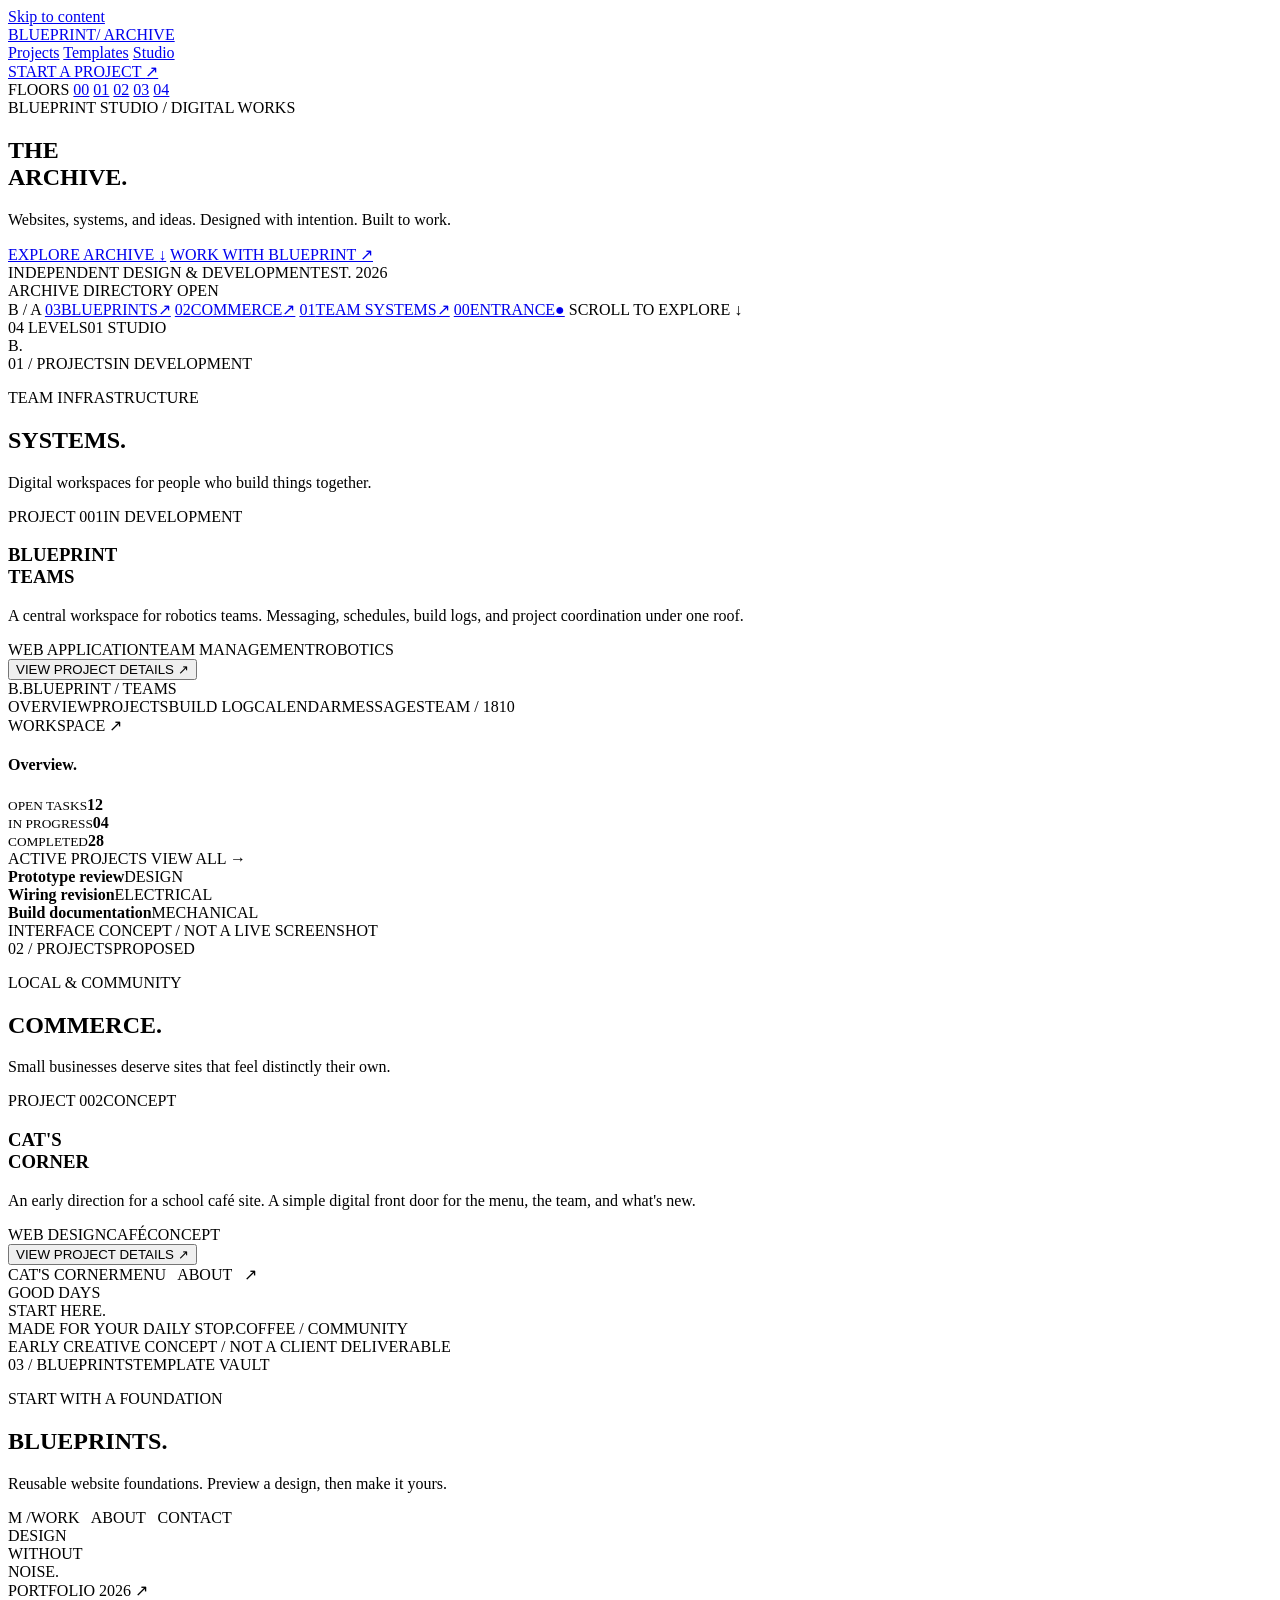
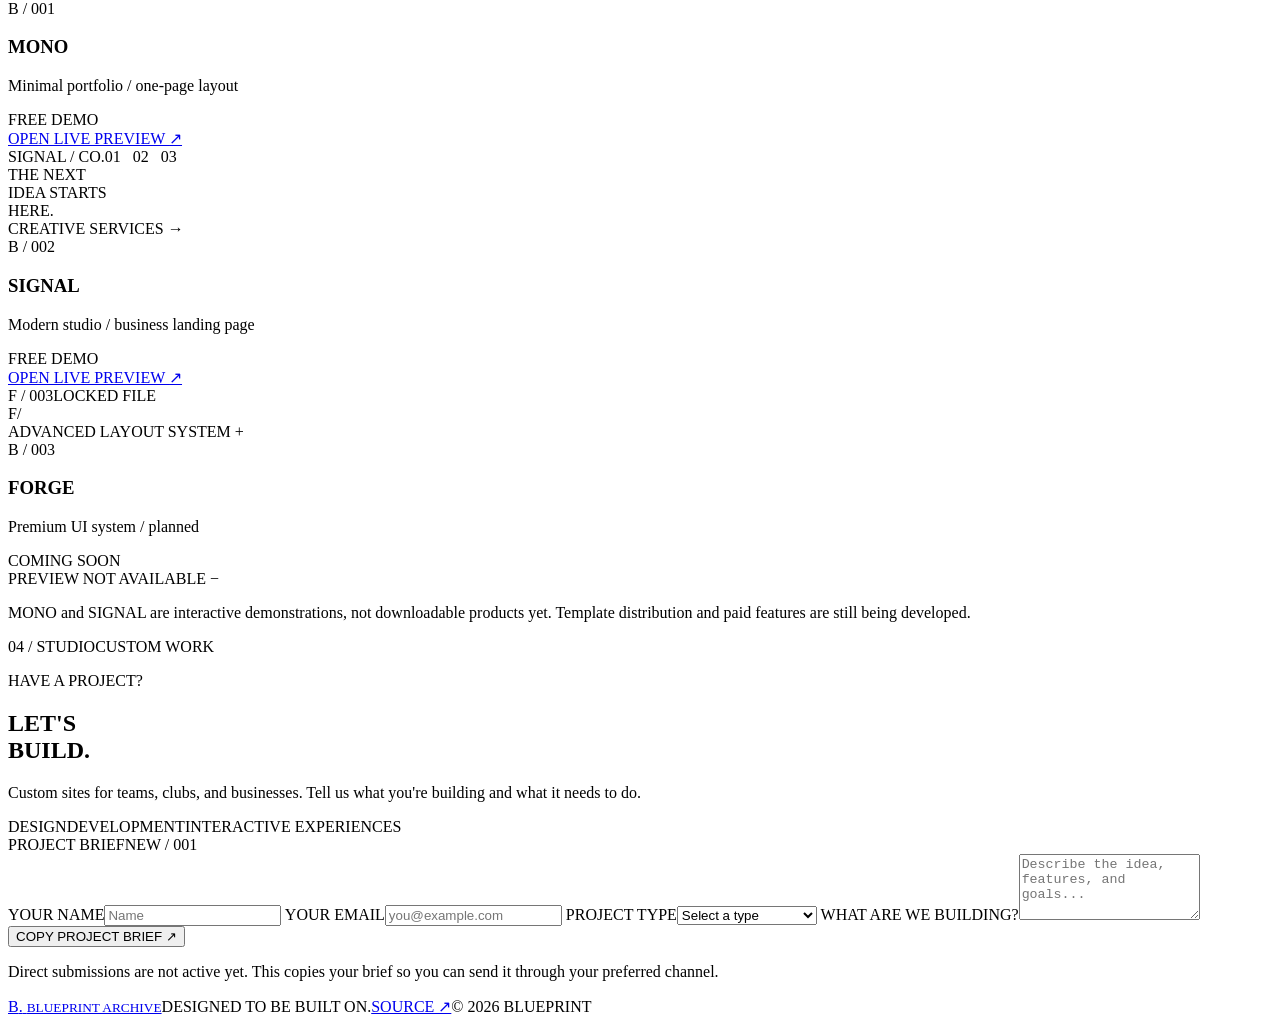
==== index.html @ 217baa41 "Add archive layout, project floors, templates and studio brief" ====
<!doctype html>
<html lang="en">
<head>
  <meta charset="utf-8">
  <meta name="viewport" content="width=device-width, initial-scale=1">
  <meta name="theme-color" content="#090a0b">
  <meta name="description" content="Blueprint Archive. A collection of websites, systems, and templates from Blueprint Studio.">
  <meta property="og:title" content="Blueprint Archive">
  <meta property="og:description" content="Explore the work. Find a blueprint. Build something new.">
  <title>Blueprint Archive | Blueprint Studio</title>
  <link rel="stylesheet" href="./styles.css">
  <script src="./script.js" defer></script>
</head>
<body>
  <a class="skip-link" href="#main">Skip to content</a>
  <div class="page-progress" aria-hidden="true"><span id="progress"></span></div>
  <header class="header">
    <a href="#entry" class="brand" aria-label="Blueprint Archive home">
      <span class="brand-symbol" aria-hidden="true"><span></span></span>
      <span>BLUEPRINT<span class="brand-sub">/ ARCHIVE</span></span>
    </a>
    <nav class="main-nav" aria-label="Primary">
      <a href="#projects">Projects</a>
      <a href="#templates">Templates</a>
      <a href="#studio">Studio</a>
    </nav>
    <a class="header-action" href="#studio">START A PROJECT <span aria-hidden="true">↗</span></a>
  </header>

  <nav class="floor-rail" aria-label="Archive floors">
    <span class="rail-title">FLOORS</span>
    <a href="#entry" data-floor="00" aria-label="Floor 00: Entry" aria-current="location"><span>00</span></a>
    <a href="#projects" data-floor="01" aria-label="Floor 01: Teams"><span>01</span></a>
    <a href="#commerce" data-floor="02" aria-label="Floor 02: Commerce"><span>02</span></a>
    <a href="#templates" data-floor="03" aria-label="Floor 03: Templates"><span>03</span></a>
    <a href="#studio" data-floor="04" aria-label="Floor 04: Studio"><span>04</span></a>
    <span class="rail-line" aria-hidden="true"></span>
  </nav>

  <main id="main">
    <section id="entry" class="hero observed" data-floor="00">
      <div class="hero-copy">
        <div class="eyebrow"><span class="eyebrow-line"></span> BLUEPRINT STUDIO <span class="slash">/</span> DIGITAL WORKS</div>
        <h1>THE<br><span>ARCHIVE<span class="fullstop">.</span></span></h1>
        <p>Websites, systems, and ideas. Designed with intention. Built to work.</p>
        <div class="hero-actions">
          <a href="#projects" class="button button-light">EXPLORE ARCHIVE <span aria-hidden="true">↓</span></a>
          <a href="#studio" class="text-action">WORK WITH BLUEPRINT <span aria-hidden="true">↗</span></a>
        </div>
        <div class="hero-bottom"><span>INDEPENDENT DESIGN & DEVELOPMENT</span><span>EST. 2026</span></div>
      </div>
      <div class="shaft-wrap">
        <div class="shaft-head"><span>ARCHIVE DIRECTORY</span><span class="live-dot"><i></i> OPEN</span></div>
        <div class="shaft">
          <div class="shaft-grid" aria-hidden="true"></div>
          <span class="shaft-label">B / A</span>
          <a href="#templates" class="shaft-floor" data-shaft="03"><span class="shaft-no">03</span><span class="shaft-name">BLUEPRINTS</span><span class="shaft-arrow">↗</span></a>
          <a href="#commerce" class="shaft-floor" data-shaft="02"><span class="shaft-no">02</span><span class="shaft-name">COMMERCE</span><span class="shaft-arrow">↗</span></a>
          <a href="#projects" class="shaft-floor" data-shaft="01"><span class="shaft-no">01</span><span class="shaft-name">TEAM SYSTEMS</span><span class="shaft-arrow">↗</span></a>
          <a href="#entry" class="shaft-floor shaft-floor-active" data-shaft="00"><span class="shaft-no">00</span><span class="shaft-name">ENTRANCE</span><span class="shaft-arrow">●</span></a>
          <span class="shaft-bottom">SCROLL TO EXPLORE <span aria-hidden="true">↓</span></span>
        </div>
        <div class="shaft-foot"><span>04 LEVELS</span><span>01 STUDIO</span></div>
      </div>
      <span class="hero-watermark" aria-hidden="true">B.</span>
    </section>

    <section id="projects" class="floor observed" data-floor="01">
      <div class="section-top reveal"><span class="section-kicker">01 <span>/</span> PROJECTS</span><span class="section-rule"></span><span class="stage">IN DEVELOPMENT</span></div>
      <div class="floor-head reveal">
        <div><p class="micro">TEAM INFRASTRUCTURE</p><h2>SYSTEMS<span class="fullstop">.</span></h2></div>
        <p>Digital workspaces for people who build things together.</p>
      </div>
      <article class="showcase reveal">
        <div class="showcase-copy">
          <div class="project-index"><span>PROJECT 001</span><span class="pill">IN DEVELOPMENT</span></div>
          <h3>BLUEPRINT<br>TEAMS</h3>
          <p>A central workspace for robotics teams. Messaging, schedules, build logs, and project coordination under one roof.</p>
          <div class="tags"><span>WEB APPLICATION</span><span>TEAM MANAGEMENT</span><span>ROBOTICS</span></div>
          <button class="underline-action" type="button" data-open-dialog="teams-dialog">VIEW PROJECT DETAILS <span aria-hidden="true">↗</span></button>
        </div>
        <div class="interface-visual" aria-label="Illustrative mockup of the Blueprint Teams dashboard">
          <div class="ui-window">
            <div class="ui-bar"><span class="ui-logo">B<span>.</span></span><span>BLUEPRINT / TEAMS</span><span class="ui-top-dot"></span></div>
            <div class="ui-layout">
              <div class="ui-side"><span class="ui-side-active">OVERVIEW</span><span>PROJECTS</span><span>BUILD LOG</span><span>CALENDAR</span><span>MESSAGES</span><span class="ui-side-end">TEAM / 1810</span></div>
              <div class="ui-content">
                <div class="ui-meta">WORKSPACE <span>↗</span></div>
                <h4>Overview<span class="fullstop">.</span></h4>
                <div class="ui-summary"><div><small>OPEN TASKS</small><strong>12</strong></div><div><small>IN PROGRESS</small><strong>04</strong></div><div><small>COMPLETED</small><strong>28</strong></div></div>
                <div class="ui-board-title">ACTIVE PROJECTS <span>VIEW ALL →</span></div>
                <div class="ui-tasks"><div><i class="task-mark"></i><b>Prototype review</b><span>DESIGN</span></div><div><i class="task-mark"></i><b>Wiring revision</b><span>ELECTRICAL</span></div><div><i class="task-mark"></i><b>Build documentation</b><span>MECHANICAL</span></div></div>
              </div>
            </div>
          </div>
          <span class="visual-caption">INTERFACE CONCEPT / NOT A LIVE SCREENSHOT</span>
        </div>
      </article>
    </section>

    <section id="commerce" class="floor observed floor-commerce" data-floor="02">
      <div class="section-top reveal"><span class="section-kicker">02 <span>/</span> PROJECTS</span><span class="section-rule"></span><span class="stage">PROPOSED</span></div>
      <div class="floor-head reveal">
        <div><p class="micro">LOCAL & COMMUNITY</p><h2>COMMERCE<span class="fullstop">.</span></h2></div>
        <p>Small businesses deserve sites that feel distinctly their own.</p>
      </div>
      <article class="showcase showcase-flipped reveal">
        <div class="showcase-copy">
          <div class="project-index"><span>PROJECT 002</span><span class="pill">CONCEPT</span></div>
          <h3>CAT'S<br>CORNER</h3>
          <p>An early direction for a school café site. A simple digital front door for the menu, the team, and what's new.</p>
          <div class="tags"><span>WEB DESIGN</span><span>CAFÉ</span><span>CONCEPT</span></div>
          <button class="underline-action" type="button" data-open-dialog="cafe-dialog">VIEW PROJECT DETAILS <span aria-hidden="true">↗</span></button>
        </div>
        <div class="cafe-visual" aria-label="Illustrative early concept for the Cat's Corner café website">
          <div class="cafe-head"><span>CAT'S CORNER</span><span>MENU &nbsp; ABOUT &nbsp; ↗</span></div>
          <div class="cafe-center"><div class="cafe-orbit"><div class="cafe-cup"><span></span></div></div><span class="cafe-label">GOOD DAYS<br>START HERE.</span></div>
          <div class="cafe-footer"><span>MADE FOR YOUR DAILY STOP.</span><span>COFFEE / COMMUNITY</span></div>
          <span class="visual-caption visual-caption-dark">EARLY CREATIVE CONCEPT / NOT A CLIENT DELIVERABLE</span>
        </div>
      </article>
    </section>

    <section id="templates" class="floor observed templates-floor" data-floor="03">
      <div class="section-top reveal"><span class="section-kicker">03 <span>/</span> BLUEPRINTS</span><span class="section-rule"></span><span class="stage">TEMPLATE VAULT</span></div>
      <div class="floor-head reveal">
        <div><p class="micro">START WITH A FOUNDATION</p><h2>BLUEPRINTS<span class="fullstop">.</span></h2></div>
        <p>Reusable website foundations. Preview a design, then make it yours.</p>
      </div>
      <div class="template-grid">
        <article class="template-card reveal">
          <div class="template-preview mono-preview"><div class="preview-top"><span>M /</span><span>WORK &nbsp; ABOUT &nbsp; CONTACT</span></div><div class="preview-title">DESIGN<br>WITHOUT<br>NOISE<span>.</span></div><div class="preview-bottom">PORTFOLIO 2026 <span>↗</span></div></div>
          <div class="template-info"><div><span class="template-n">B / 001</span><h3>MONO</h3><p>Minimal portfolio / one-page layout</p></div><span class="price">FREE DEMO</span></div>
          <a href="./templates/mono/" class="template-link">OPEN LIVE PREVIEW <span aria-hidden="true">↗</span></a>
        </article>
        <article class="template-card reveal">
          <div class="template-preview signal-preview"><div class="preview-top"><span>SIGNAL / CO.</span><span>01 &nbsp; 02 &nbsp; 03</span></div><div class="signal-circle"><span>THE NEXT<br>IDEA STARTS<br>HERE.</span></div><div class="preview-bottom">CREATIVE SERVICES <span>→</span></div></div>
          <div class="template-info"><div><span class="template-n">B / 002</span><h3>SIGNAL</h3><p>Modern studio / business landing page</p></div><span class="price">FREE DEMO</span></div>
          <a href="./templates/signal/" class="template-link">OPEN LIVE PREVIEW <span aria-hidden="true">↗</span></a>
        </article>
        <article class="template-card reveal">
          <div class="template-preview forge-preview"><div class="preview-top"><span>F / 003</span><span>LOCKED FILE</span></div><div class="forge-mark">F<span>/</span></div><div class="preview-bottom">ADVANCED LAYOUT SYSTEM <span>+</span></div></div>
          <div class="template-info"><div><span class="template-n">B / 003</span><h3>FORGE</h3><p>Premium UI system / planned</p></div><span class="price">COMING SOON</span></div>
          <div class="template-link template-disabled">PREVIEW NOT AVAILABLE <span aria-hidden="true">−</span></div>
        </article>
      </div>
      <p class="template-note reveal">MONO and SIGNAL are interactive demonstrations, not downloadable products yet. Template distribution and paid features are still being developed.</p>
    </section>

    <section id="studio" class="studio observed" data-floor="04">
      <div class="section-top reveal"><span class="section-kicker">04 <span>/</span> STUDIO</span><span class="section-rule"></span><span class="stage">CUSTOM WORK</span></div>
      <div class="studio-grid">
        <div class="studio-copy reveal"><p class="micro">HAVE A PROJECT?</p><h2>LET'S<br>BUILD<span class="fullstop">.</span></h2><p>Custom sites for teams, clubs, and businesses. Tell us what you're building and what it needs to do.</p><div class="studio-lines"><span>DESIGN</span><span>DEVELOPMENT</span><span>INTERACTIVE EXPERIENCES</span></div></div>
        <form id="brief-form" class="brief-form reveal" novalidate>
          <div class="form-head"><span>PROJECT BRIEF</span><span>NEW / 001</span></div>
          <label for="brief-name">YOUR NAME</label><input id="brief-name" name="name" type="text" placeholder="Name" maxlength="100" required autocomplete="name">
          <label for="brief-contact">YOUR EMAIL</label><input id="brief-contact" name="email" type="email" placeholder="you@example.com" maxlength="200" required autocomplete="email">
          <label for="brief-type">PROJECT TYPE</label><select id="brief-type" name="type" required><option value="">Select a type</option><option>Business website</option><option>Team / club website</option><option>Web application</option><option>Something else</option></select>
          <label for="brief-details">WHAT ARE WE BUILDING?</label><textarea id="brief-details" name="details" rows="4" placeholder="Describe the idea, features, and goals..." maxlength="2500" required></textarea>
          <button type="submit" class="button button-light brief-button">COPY PROJECT BRIEF <span aria-hidden="true">↗</span></button>
          <p class="form-note">Direct submissions are not active yet. This copies your brief so you can send it through your preferred channel.</p>
          <p id="form-status" class="form-status" role="status" aria-live="polite"></p>
        </form>
      </div>
    </section>
  </main>
  <footer class="footer"><a href="#entry" class="footer-logo">B<span>.</span> <small>BLUEPRINT ARCHIVE</small></a><span>DESIGNED TO BE BUILT ON.</span><a href="https://github.com/Link9060/Blueprint-Archive" target="_blank" rel="noopener noreferrer">SOURCE ↗</a><span>© 2026 BLUEPRINT</span></footer>

  <dialog id="teams-dialog" class="project-dialog" aria-labelledby="teams-title"><div class="dialog-top"><span>PROJECT 001 / TEAM SYSTEMS</span><button type="button" data-close-dialog aria-label="Close project details">✕</button></div><h2 id="teams-title">BLUEPRINT TEAMS<span class="fullstop">.</span></h2><p>A team management web app initially designed around competitive robotics. The goal is to keep communication, schedules, project tasks, and engineering records in a single workspace.</p><div class="dialog-columns"><div><h3>CORE MODULES</h3><ul><li>Team and subgroup workspaces</li><li>Engineering build log</li><li>Tasks and calendars</li><li>Messaging and updates</li></ul></div><div><h3>PROJECT STATUS</h3><p>In active development. The interface shown in this archive is an illustrative concept, not a current application screenshot.</p></div></div><button type="button" class="underline-action" data-close-dialog>CLOSE <span>↗</span></button></dialog>
  <dialog id="cafe-dialog" class="project-dialog" aria-labelledby="cafe-title"><div class="dialog-top"><span>PROJECT 002 / COMMERCE</span><button type="button" data-close-dialog aria-label="Close project details">✕</button></div><h2 id="cafe-title">CAT'S CORNER<span class="fullstop">.</span></h2><p>A proposed website concept for a school café, focusing on a concise menu, straightforward navigation, and a memorable visual identity.</p><div class="dialog-columns"><div><h3>DESIGN DIRECTION</h3><ul><li>Mobile-first menu</li><li>Simple hours and announcements</li><li>Brand-led visual identity</li><li>Easy content updates</li></ul></div><div><h3>PROJECT STATUS</h3><p>Early concept only. No finished client website is represented here, and the visual is an exploration rather than an approved design.</p></div></div><button type="button" class="underline-action" data-close-dialog>CLOSE <span>↗</span></button></dialog>
</body>
</html>
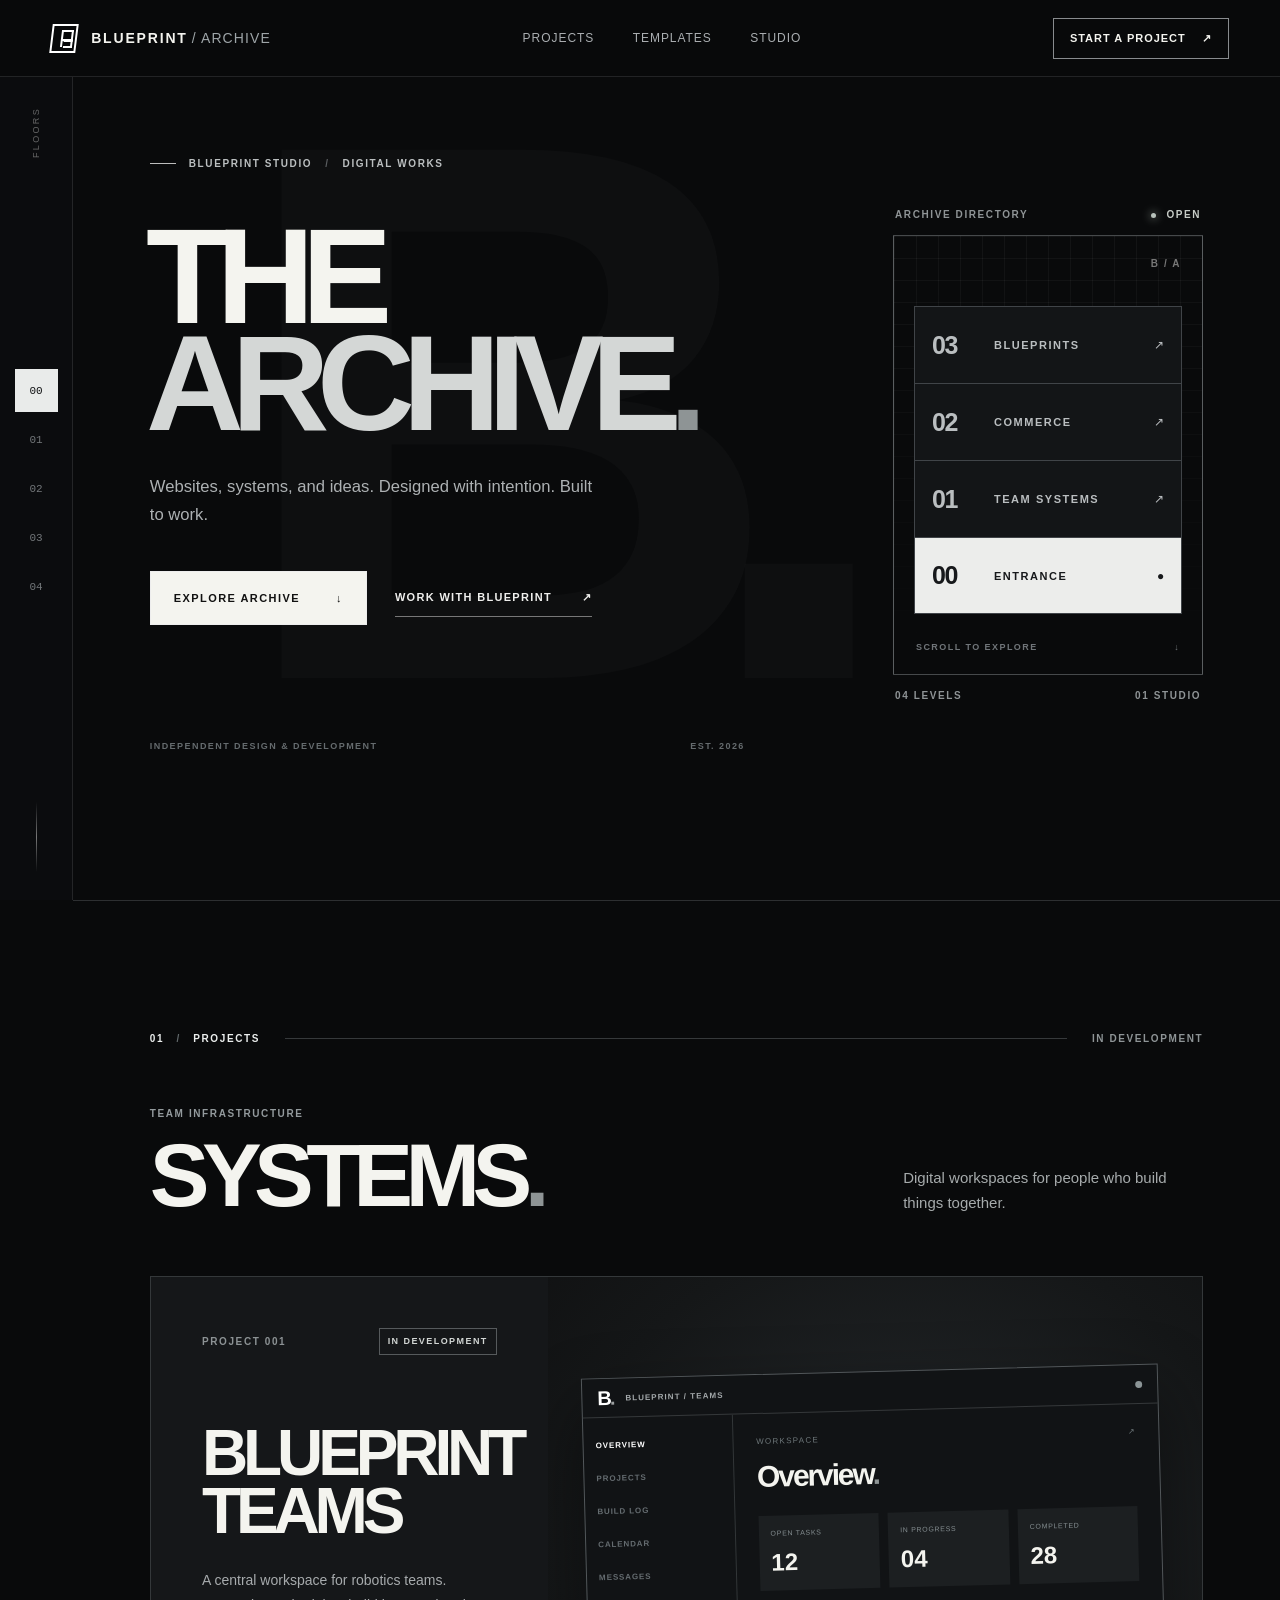
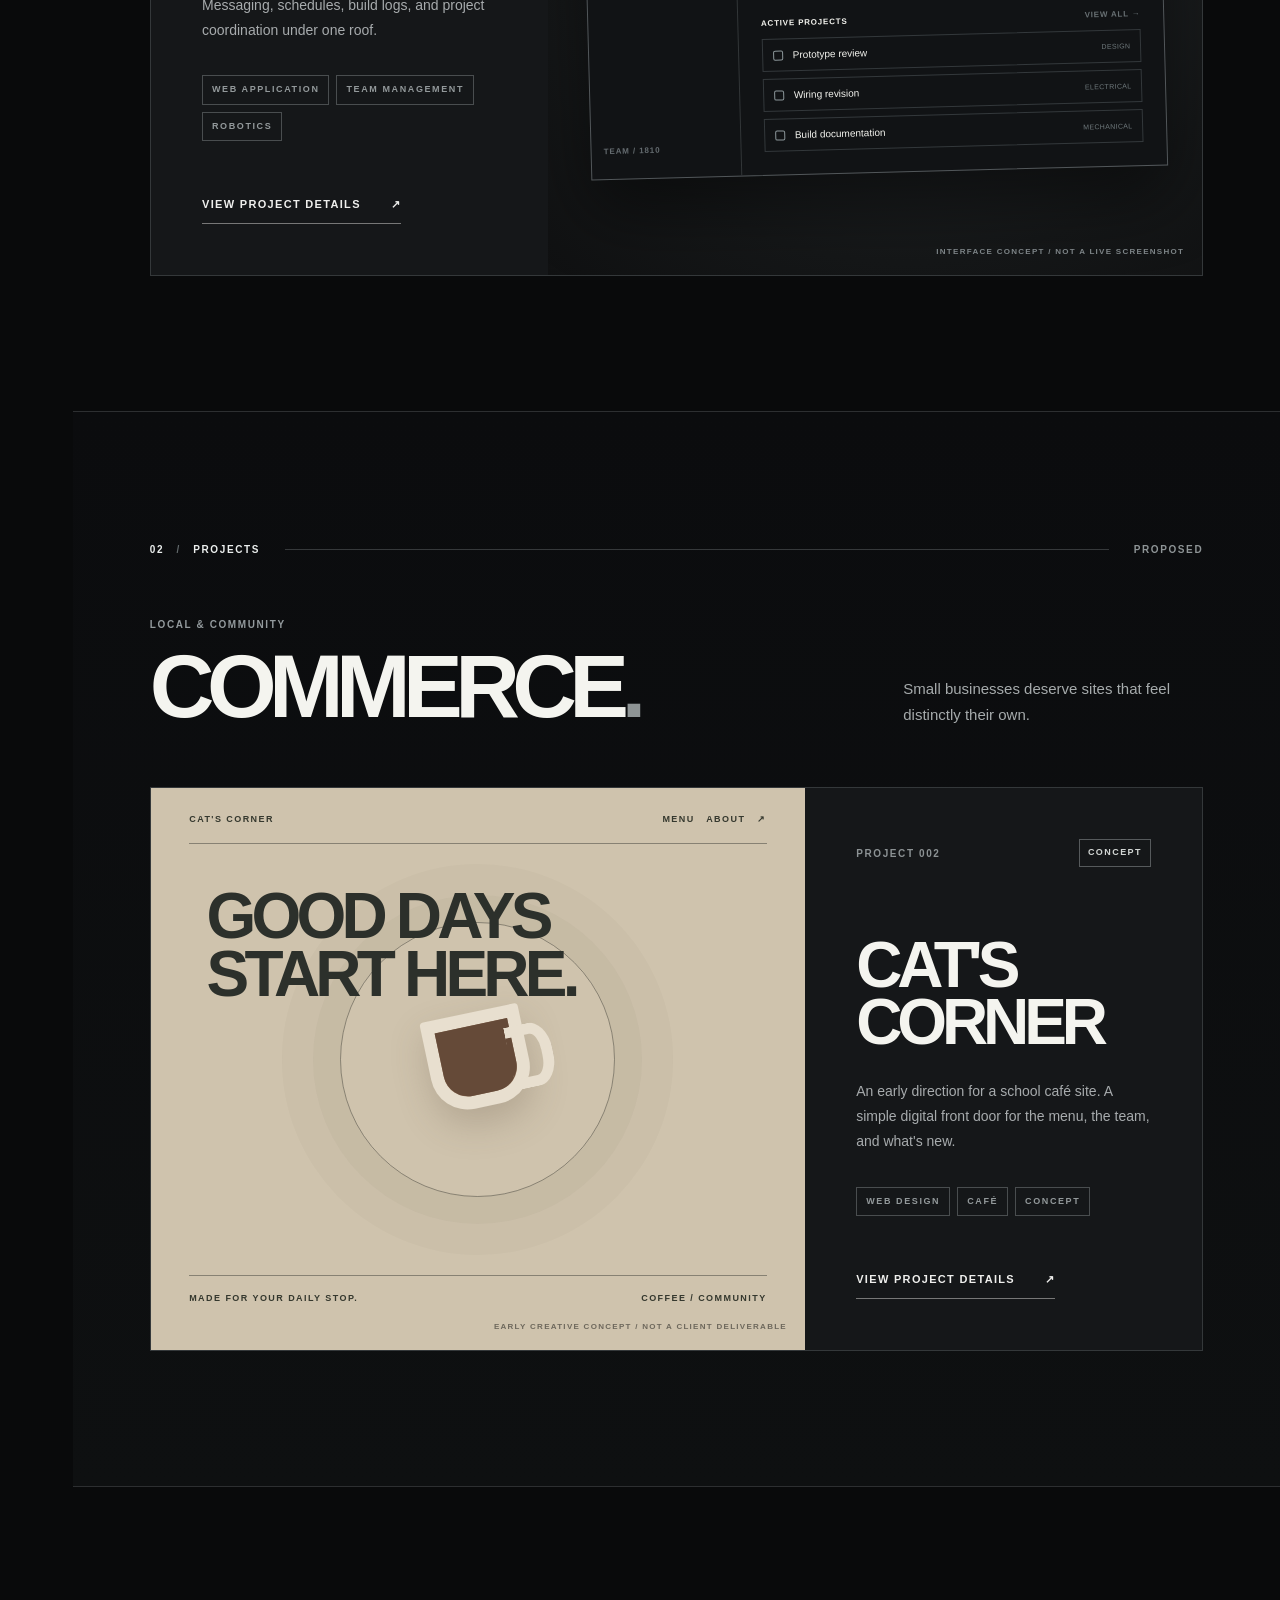
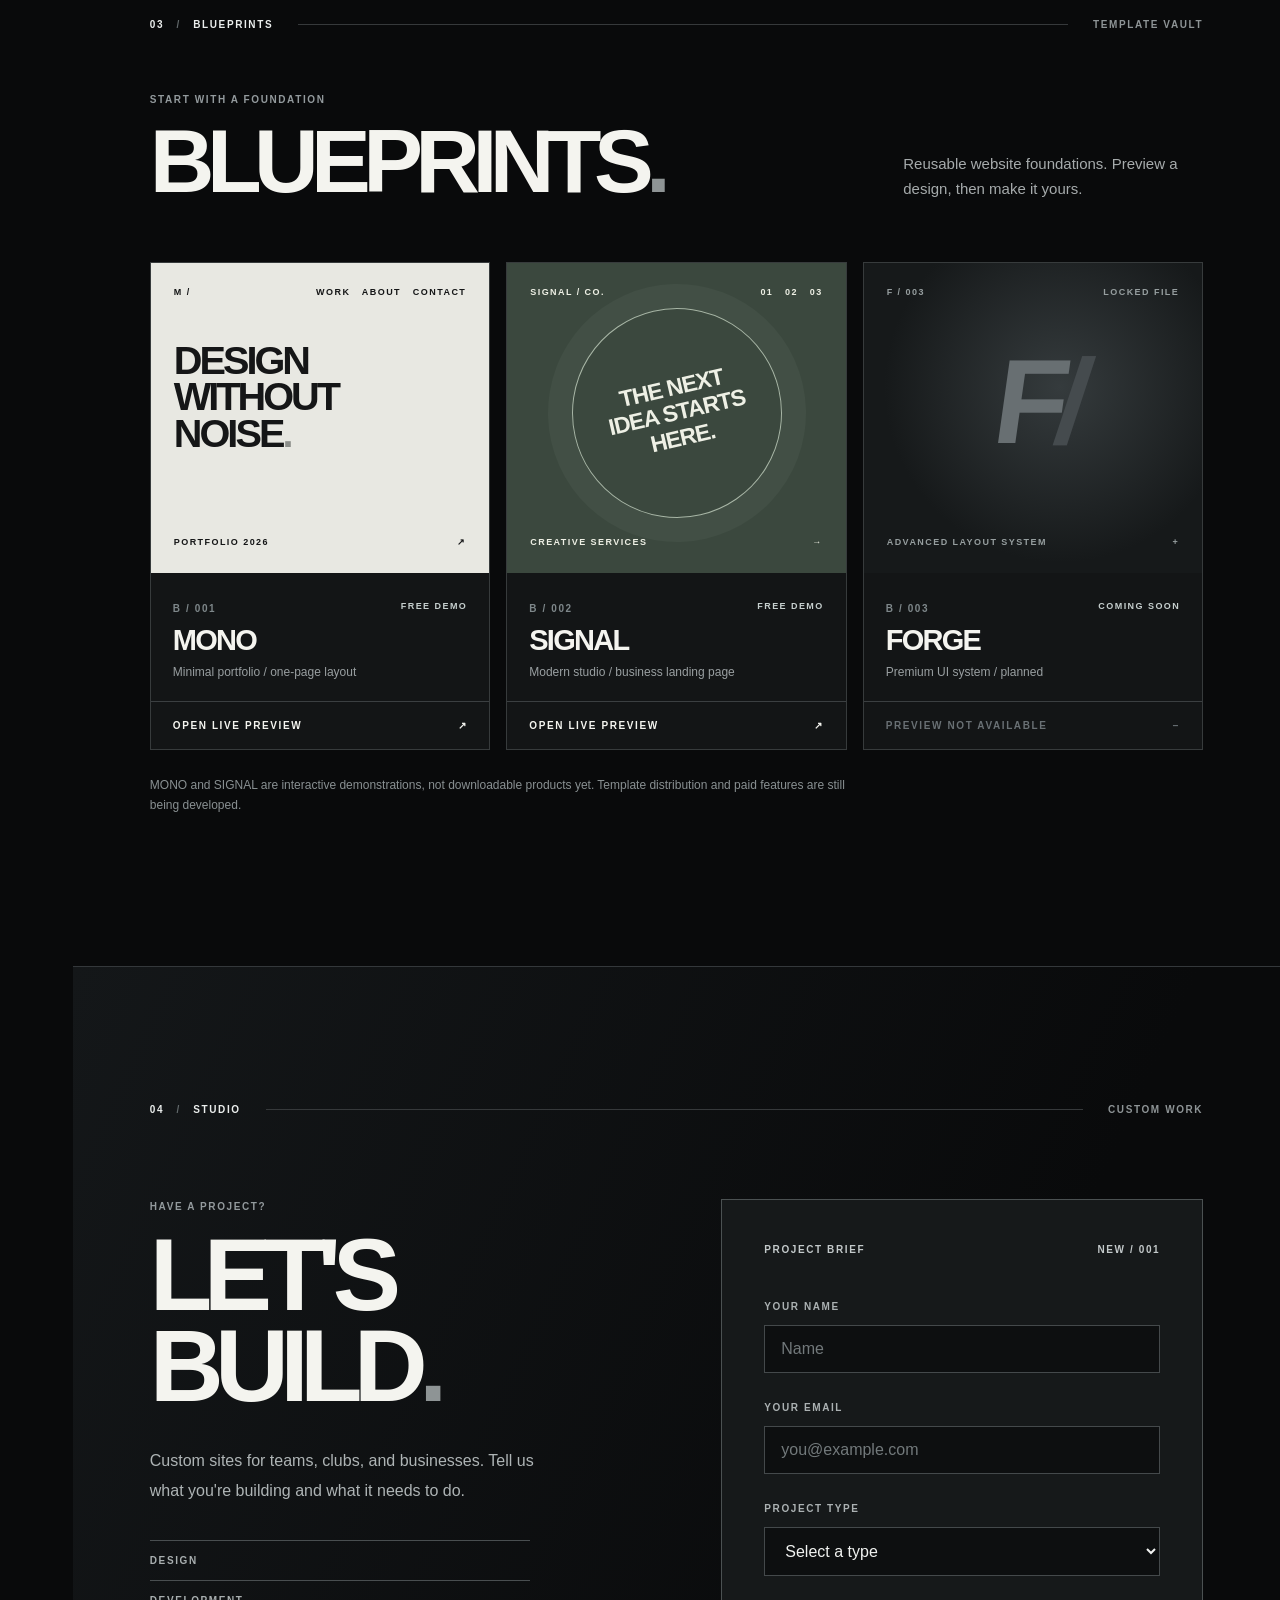
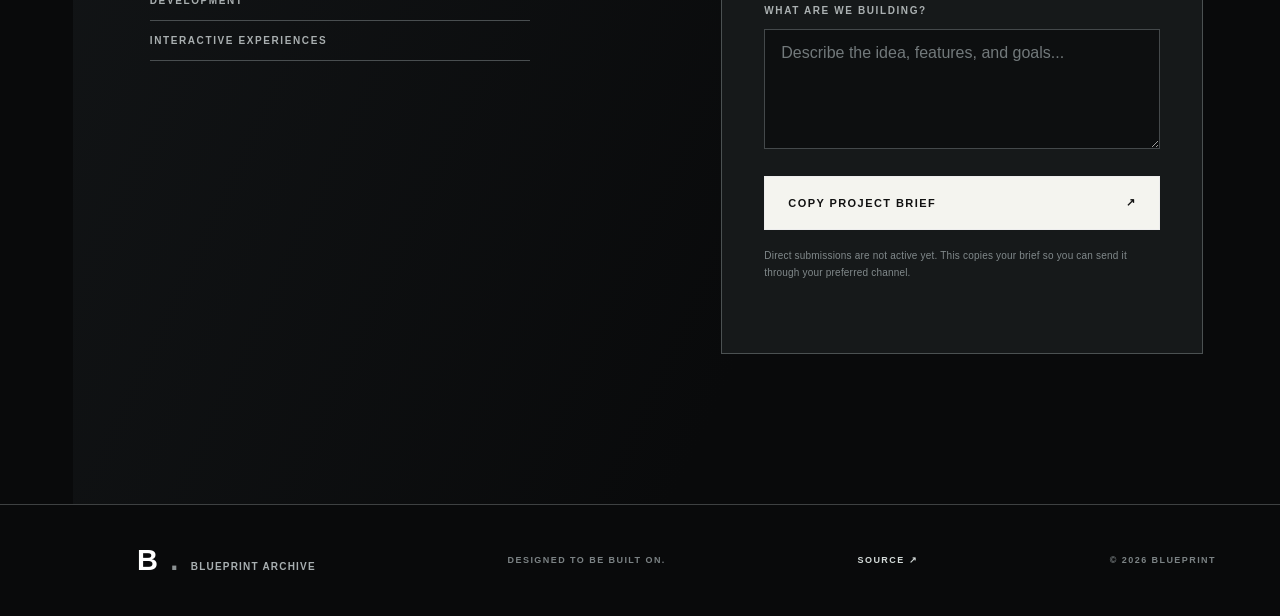
==== commit a037bbac: "Load favicon and refresh Blueprint Archive publication" ====
--- a/index.html
+++ b/index.html
@@ -8,6 +8,7 @@
   <meta property="og:title" content="Blueprint Archive">
   <meta property="og:description" content="Explore the work. Find a blueprint. Build something new.">
   <title>Blueprint Archive | Blueprint Studio</title>
+  <link rel="icon" type="image/svg+xml" href="./favicon.svg">
   <link rel="stylesheet" href="./styles.css">
   <script src="./script.js" defer></script>
 </head>
--- a/styles.css
+++ b/styles.css
@@ -0,0 +1,137 @@
+:root{color-scheme:dark;--bg:#090a0b;--panel:#121416;--panel-2:#181b1d;--line:#303439;--soft:#8b9195;--white:#f4f4ef;--accent:#d9dedc;--max:1480px}
+*{box-sizing:border-box}
+html{scroll-behavior:smooth;scroll-padding-top:78px}
+body{margin:0;background:var(--bg);color:var(--white);font-family:Arial,Helvetica,sans-serif;-webkit-font-smoothing:antialiased}
+a{color:inherit;text-decoration:none}button,input,select,textarea{font:inherit}button{cursor:pointer}
+::selection{background:#f4f4ef;color:#090a0b}
+:focus-visible{outline:2px solid #fafafa;outline-offset:4px}
+.skip-link{position:fixed;top:-80px;left:20px;z-index:1000;padding:12px;background:#fff;color:#000}.skip-link:focus{top:20px}
+.page-progress{position:fixed;top:0;left:0;width:100%;height:2px;z-index:50;background:transparent}.page-progress span{display:block;width:0;height:100%;background:var(--white)}
+.header{height:77px;position:fixed;top:0;left:0;right:0;z-index:40;display:flex;align-items:center;justify-content:space-between;gap:24px;padding:0 clamp(26px,4vw,76px);background:rgba(9,10,11,.88);border-bottom:1px solid rgba(255,255,255,.11);backdrop-filter:blur(22px)}
+.brand{display:inline-flex;gap:14px;align-items:center;font-size:14px;font-weight:800;letter-spacing:.13em;white-space:nowrap}
+.brand-sub{margin-left:4px;font-weight:400;color:#9ea5a8;letter-spacing:.08em}
+.brand-symbol{position:relative;width:26px;height:29px;border:2px solid #fff;display:inline-flex;align-items:center;justify-content:center;transform:skew(-7deg)}
+.brand-symbol:before{content:"";height:17px;width:2px;position:absolute;left:8px;top:4px;background:#fff}
+.brand-symbol:after{content:"";width:9px;height:7px;position:absolute;right:2px;top:4px;border:2px solid #fff;border-left:0}
+.brand-symbol span{width:9px;height:8px;position:absolute;right:2px;bottom:3px;border:2px solid #fff;border-left:0}
+.main-nav{display:flex;align-items:center;gap:clamp(20px,3vw,50px)}
+.main-nav a{font-size:12px;letter-spacing:.08em;text-transform:uppercase;color:#aaaeb1;transition:color .2s}.main-nav a:hover,.main-nav a:focus-visible{color:#fff}
+.header-action{font-size:11px;font-weight:700;letter-spacing:.09em;border:1px solid #888b8e;padding:13px 16px;white-space:nowrap;transition:background .2s,color .2s}
+.header-action span{margin-left:12px}.header-action:hover{background:#fff;color:#111}
+.floor-rail{position:fixed;left:0;top:77px;bottom:0;width:73px;border-right:1px solid rgba(255,255,255,.1);z-index:15;display:flex;flex-direction:column;align-items:center;justify-content:center;gap:6px;background:#0b0c0e}
+.rail-title{writing-mode:vertical-rl;transform:rotate(180deg);font-size:9px;letter-spacing:.26em;color:#666;position:absolute;top:30px}
+.floor-rail a{display:flex;align-items:center;justify-content:center;width:43px;height:43px;color:#727679;font-family:monospace;font-size:11px;border:1px solid transparent;transition:all .25s}
+.floor-rail a:hover{color:#fff;border-color:#777}.floor-rail a[aria-current]{background:#e9ebea;color:#121315;border-color:#e9ebea}
+.rail-line{position:absolute;bottom:28px;width:1px;height:70px;background:linear-gradient(transparent,#777,transparent)}
+main{padding-left:73px;overflow:hidden}
+.hero,.floor,.studio{position:relative;padding-left:clamp(36px,6vw,108px);padding-right:clamp(36px,6vw,108px);max-width:calc(var(--max) + 200px);margin:auto}
+.hero{min-height:100svh;display:grid;grid-template-columns:minmax(0,1.45fr) minmax(285px,.65fr);align-items:center;gap:clamp(25px,4vw,72px);padding-top:105px;padding-bottom:95px}
+.hero-copy{position:relative;z-index:2}
+.eyebrow,.micro,.section-kicker,.stage,.hero-bottom,.shaft-head,.shaft-foot,.shaft-bottom,.shaft-label,.visual-caption,.form-head,.form-note,.tags,.pill,.project-index,.template-n,.price,.template-link,.preview-top,.preview-bottom,.cafe-head,.cafe-footer,.studio-lines,.brief-form label,.footer,.dialog-top,.dialog-columns h3{font-size:10px;letter-spacing:.16em;font-weight:700;line-height:1.5}
+.eyebrow{display:flex;align-items:center;gap:13px;color:#bbbfc0;white-space:nowrap}
+.eyebrow-line{display:inline-block;width:26px;height:1px;background:#bdbdbd}.slash{color:#5b5e61}
+.hero h1{font-size:clamp(76px,10.6vw,190px);letter-spacing:-.092em;line-height:.79;margin:52px 0 35px;font-weight:800;transform:translateX(-.028em)}
+.hero h1>span{color:#d4d7d6}.fullstop{color:#8e9495}
+.hero-copy>p{max-width:460px;color:#adb1b3;font-size:clamp(15px,1.3vw,18px);line-height:1.7;margin:0}
+.hero-actions{display:flex;gap:28px;align-items:center;flex-wrap:wrap;margin-top:42px}
+.button{appearance:none;border:1px solid #ededed;min-height:54px;padding:0 23px;display:inline-flex;align-items:center;justify-content:space-between;gap:36px;font-size:11px;font-weight:800;letter-spacing:.13em;transition:background .25s,color .25s,transform .25s}
+.button-light{background:var(--white);color:#111}.button-light:hover{background:transparent;color:#fff;transform:translateY(-2px)}
+.text-action,.underline-action{font-size:11px;letter-spacing:.12em;font-weight:700;border:0;border-bottom:1px solid #777;background:none;color:#efefed;padding:12px 0;display:inline-flex;justify-content:space-between;gap:30px;transition:color .2s,border-color .2s}
+.text-action:hover,.underline-action:hover{color:#aaa;border-color:#fff}
+.hero-bottom{color:#656b6e;display:flex;justify-content:space-between;gap:24px;margin-top:clamp(65px,9vw,150px);max-width:595px;font-size:9px}
+.shaft-wrap{position:relative;z-index:2;align-self:center;max-width:410px;width:100%;justify-self:end}
+.shaft-head,.shaft-foot{display:flex;justify-content:space-between;gap:10px;color:#8f9496;padding:13px 2px}
+.shaft-head{border-bottom:1px solid #46494b}
+.live-dot{color:#c7ccc7}.live-dot i{display:inline-block;width:5px;height:5px;border-radius:50%;background:#b8c2bb;vertical-align:middle;margin-right:6px;box-shadow:0 0 10px #bbc7be}
+.shaft{position:relative;border-left:1px solid #5a5e60;border-right:1px solid #5a5e60;padding:70px 20px 60px;overflow:hidden}
+.shaft-grid{position:absolute;inset:0;background-image:linear-gradient(rgba(255,255,255,.045) 1px,transparent 1px),linear-gradient(90deg,rgba(255,255,255,.045) 1px,transparent 1px);background-size:22px 22px;mask-image:linear-gradient(to bottom,#000,transparent);pointer-events:none}
+.shaft-label{position:absolute;top:20px;right:21px;color:#777}
+.shaft-floor{position:relative;display:grid;grid-template-columns:50px 1fr auto;align-items:center;gap:12px;height:77px;border:1px solid #404448;border-bottom:0;padding:0 17px;background:#131517;transition:background .25s,transform .25s;color:#babec0}
+.shaft-floor:last-of-type{border-bottom:1px solid #404448}
+.shaft-floor:hover{background:#2b2e31;transform:translateX(-4px)}.shaft-floor-active{background:#ecedeb;color:#17191b}.shaft-floor-active:hover{background:#fff}
+.shaft-no{font-size:25px;font-weight:800;letter-spacing:-.06em}.shaft-name{font-size:11px;letter-spacing:.14em;font-weight:700}.shaft-arrow{font-size:12px}
+.shaft-bottom{position:absolute;bottom:20px;left:22px;right:22px;display:flex;justify-content:space-between;color:#707579;font-size:9px}
+.shaft-foot{border-top:1px solid #46494b}
+.hero-watermark{position:absolute;left:13%;top:16%;font-size:60vw;line-height:.7;letter-spacing:-.12em;font-weight:900;color:rgba(255,255,255,.018);z-index:0;pointer-events:none;user-select:none}
+.floor{padding-top:130px;padding-bottom:135px;min-height:100svh;border-top:1px solid #2d2f31}
+.section-top{display:flex;align-items:center;gap:25px;color:#a2a7aa}
+.section-kicker{white-space:nowrap;color:#ebeeed}.section-kicker span{color:#62696b;padding:0 8px}
+.section-rule{height:1px;background:#36393b;flex:1}.stage{color:#8e9496;white-space:nowrap}
+.floor-head{display:flex;justify-content:space-between;gap:35px;align-items:end;margin:60px 0}
+.micro{margin:0 0 15px;color:#939a9d}
+.floor-head h2,.studio-copy h2{font-size:clamp(55px,7vw,120px);line-height:.89;font-weight:800;letter-spacing:-.085em;margin:0}
+.floor-head>p{font-size:15px;line-height:1.7;color:#a6abac;max-width:300px;margin:0}
+.showcase{display:grid;grid-template-columns:minmax(280px,.85fr) minmax(0,1.4fr);border:1px solid #34383a;min-height:560px}
+.showcase-copy{display:flex;flex-direction:column;align-items:flex-start;padding:clamp(28px,4vw,60px);background:#151719}
+.project-index{width:100%;display:flex;align-items:center;justify-content:space-between;gap:10px;color:#8c9294}
+.pill{color:#d2d6d4;border:1px solid #565a5c;padding:6px 8px;font-size:9px;white-space:nowrap}
+.showcase-copy h3{font-size:clamp(44px,5vw,82px);letter-spacing:-.08em;line-height:.9;margin:70px 0 27px}
+.showcase-copy>p{font-size:14px;line-height:1.8;color:#a7abad;max-width:350px;margin:0 0 32px}
+.tags{display:flex;flex-wrap:wrap;gap:7px;margin-bottom:45px}.tags span{font-size:9px;border:1px solid #494d4f;color:#93999b;padding:7px 9px}
+.showcase-copy .underline-action{margin-top:auto}
+.interface-visual{position:relative;padding:clamp(25px,4vw,60px) clamp(24px,3vw,50px) 60px;background:radial-gradient(ellipse at 55% 45%,#262a2d 0,#151718 68%,#101112 100%);display:flex;align-items:center;min-width:0;overflow:hidden}
+.ui-window{background:#111315;border:1px solid #52575a;box-shadow:0 30px 70px rgba(0,0,0,.48);width:100%;min-width:0;transform:rotate(-1.5deg);transition:transform .5s}
+.interface-visual:hover .ui-window{transform:rotate(0) translateY(-5px)}
+.ui-bar{height:39px;display:flex;align-items:center;gap:12px;padding:0 15px;border-bottom:1px solid #35383a;color:#a4a9ab;font-size:8px;letter-spacing:.13em;font-weight:700}
+.ui-logo{font-size:20px;color:#fff;font-weight:900;letter-spacing:-.1em}.ui-logo span{color:#9b9fa0}.ui-top-dot{margin-left:auto;width:7px;height:7px;border-radius:50%;background:#8b9496}
+.ui-layout{display:grid;grid-template-columns:26% 74%;min-height:315px}
+.ui-side{border-right:1px solid #323638;padding:23px 12px;display:flex;flex-direction:column;gap:24px;font-size:8px;letter-spacing:.11em;font-weight:700;color:#656c70}
+.ui-side-active{color:#fff}.ui-side-end{margin-top:auto}
+.ui-content{padding:23px;min-width:0}.ui-meta{display:flex;justify-content:space-between;color:#6e777a;font-size:8px;letter-spacing:.16em}.ui-content h4{margin:14px 0 22px;font-size:30px;letter-spacing:-.07em}
+.ui-summary{display:grid;grid-template-columns:repeat(3,1fr);gap:9px}.ui-summary div{background:#1c1f21;padding:14px 12px;min-width:0}.ui-summary small{display:block;font-size:7px;letter-spacing:.1em;color:#858e91}.ui-summary strong{display:block;font-size:24px;margin-top:12px}
+.ui-board-title{display:flex;justify-content:space-between;gap:8px;font-size:8px;font-weight:700;letter-spacing:.1em;margin:28px 0 11px}.ui-board-title span{color:#697174}
+.ui-tasks{display:grid;gap:7px}.ui-tasks div{border:1px solid #33383b;display:flex;align-items:center;padding:10px;gap:10px}.ui-tasks b{font-size:10px;font-weight:500}.ui-tasks span{margin-left:auto;color:#6f797c;font-size:7px;letter-spacing:.05em}.task-mark{width:10px;height:10px;border:1px solid #8d989b;border-radius:2px}
+.visual-caption{position:absolute;bottom:17px;right:18px;color:#7d8487;text-align:right;font-size:8px}
+.floor-commerce{background:linear-gradient(to bottom,#0b0c0e,#0e1011)}
+.showcase-flipped{grid-template-columns:minmax(0,1.4fr) minmax(280px,.85fr)}
+.showcase-flipped .showcase-copy{order:2}
+.cafe-visual{position:relative;min-height:550px;background:#cfc3ad;color:#2c302b;padding:25px clamp(26px,3vw,48px) 45px;display:flex;flex-direction:column;overflow:hidden}
+.cafe-head,.cafe-footer{display:flex;justify-content:space-between;gap:12px;border-bottom:1px solid rgba(48,50,45,.45);padding-bottom:16px;color:#35382e;font-size:9px}
+.cafe-center{flex:1;position:relative;display:flex;align-items:center;justify-content:center}
+.cafe-orbit{width:min(26vw,275px);height:min(26vw,275px);min-width:175px;min-height:175px;border:1px solid rgba(60,59,50,.48);border-radius:50%;display:flex;align-items:center;justify-content:center;box-shadow:0 0 0 27px rgba(80,77,63,.04),0 0 0 58px rgba(80,77,63,.035)}
+.cafe-cup{width:100px;height:95px;background:#8f7057;border:13px solid #e8dfcf;border-radius:4px 4px 37px 37px;position:relative;transform:rotate(-12deg);box-shadow:0 16px 35px #62554440}.cafe-cup:after{content:"";position:absolute;right:-38px;top:9px;width:33px;height:42px;border:11px solid #e8dfcf;border-left:none;border-radius:0 45% 45% 0}.cafe-cup span{display:block;background:#654a38;width:100%;height:100%;border-radius:0 0 25px 25px}
+.cafe-label{position:absolute;top:10%;left:3%;font-weight:900;font-size:clamp(33px,5vw,80px);letter-spacing:-.075em;line-height:.91;max-width:400px}
+.cafe-footer{border-top:1px solid rgba(48,50,45,.45);border-bottom:0;padding-top:16px;padding-bottom:0;margin-top:auto}
+.visual-caption-dark{color:rgba(45,44,39,.6)}
+.templates-floor{padding-bottom:150px}
+.template-grid{display:grid;grid-template-columns:repeat(3,minmax(0,1fr));gap:16px}
+.template-card{border:1px solid #373b3c;background:#131516;min-width:0;display:flex;flex-direction:column;transition:border-color .2s,transform .3s}
+.template-card:hover{border-color:#8f9799;transform:translateY(-5px)}
+.template-preview{height:310px;padding:23px;position:relative;display:flex;flex-direction:column;overflow:hidden}
+.preview-top,.preview-bottom{display:flex;justify-content:space-between;gap:10px;font-size:9px}.preview-bottom{margin-top:auto}
+.mono-preview{background:#e8e8e2;color:#151617}.preview-title{font-size:clamp(28px,3.1vw,55px);font-weight:900;letter-spacing:-.075em;line-height:.92;margin:auto 0}.preview-title span{color:#8b8e8a}
+.signal-preview{background:#3b483e;color:#eef0e5}.signal-circle{border:1px solid #a7b5a5;border-radius:50%;width:210px;height:210px;display:flex;align-items:center;justify-content:center;transform:rotate(-13deg);margin:auto;box-shadow:0 0 0 24px rgba(232,238,218,.04)}.signal-circle span{text-align:center;font-weight:900;letter-spacing:-.045em;line-height:1.1;font-size:23px}
+.forge-preview{background:radial-gradient(circle at 58% 40%,#353b3d,#16191a 65%);color:#969e9f}.forge-mark{margin:auto;font-size:120px;letter-spacing:-.18em;font-weight:900;color:#686f72;transform:skew(-8deg)}.forge-mark span{color:#454b4e;margin-left:10px}
+.template-info{display:flex;gap:12px;justify-content:space-between;padding:25px 22px 20px;align-items:flex-start}
+.template-n{color:#7e878a}.template-info h3{font-size:29px;letter-spacing:-.06em;margin:8px 0 6px}.template-info p{color:#999fa1;font-size:12px;line-height:1.5;margin:0}.price{white-space:nowrap;color:#c6cfce;font-size:9px;margin-top:2px}
+.template-link{display:flex;align-items:center;justify-content:space-between;padding:16px 22px;margin-top:auto;border-top:1px solid #3b3f41;font-size:10px;transition:background .2s,color .2s}
+a.template-link:hover{background:#f2f2ee;color:#0a0a0b}.template-disabled{color:#697074}
+.template-note{font-size:12px;line-height:1.7;color:#899092;margin:25px 0 0;max-width:700px}
+.studio{padding-top:135px;padding-bottom:150px;min-height:90svh;border-top:1px solid #34383b;background:linear-gradient(115deg,#141719,#090a0b 65%)}
+.studio-grid{display:grid;grid-template-columns:1fr 1fr;gap:clamp(40px,7vw,120px);margin-top:82px}
+.studio-copy h2{font-size:clamp(78px,8vw,143px)}.studio-copy>p:not(.micro){max-width:420px;font-size:16px;color:#aeb4b5;line-height:1.85;margin:35px 0}
+.studio-lines{display:flex;flex-direction:column;gap:0;max-width:380px;color:#a9afb0}
+.studio-lines span{border-top:1px solid #494e50;padding:12px 0}.studio-lines span:last-child{border-bottom:1px solid #494e50}
+.brief-form{display:flex;flex-direction:column;border:1px solid #4b5152;padding:clamp(22px,3.5vw,42px);align-self:start;background:#16191a}
+.form-head{display:flex;justify-content:space-between;color:#c3c9ca;margin-bottom:42px}
+.brief-form label{font-size:10px;color:#abb1b2;margin:0 0 11px}
+.brief-form input,.brief-form select,.brief-form textarea{display:block;width:100%;background:#0d0f10;border:1px solid #44494b;border-radius:0;color:#f0f2f0;padding:14px 16px;margin:0 0 27px;outline:none;transition:border-color .2s}
+.brief-form input:focus,.brief-form select:focus,.brief-form textarea:focus{border-color:#fff}.brief-form input::placeholder,.brief-form textarea::placeholder{color:#72797b}.brief-form textarea{resize:vertical;min-height:120px}
+.brief-button{width:100%;text-align:left}.form-note{color:#81898b;font-weight:400;letter-spacing:.02em;line-height:1.7;margin:17px 0 0}.form-status{font-size:12px;line-height:1.5;color:#d8e7db;margin:12px 0 0;min-height:1.5em}
+.footer{padding:34px clamp(30px,5vw,88px) 34px calc(73px + clamp(30px,5vw,88px));display:flex;flex-wrap:wrap;justify-content:space-between;align-items:center;gap:20px;border-top:1px solid #3e4142;color:#7b8284;font-size:9px}
+.footer-logo{font-size:29px;letter-spacing:-.09em;font-weight:900;color:#fff;display:inline-flex;align-items:baseline;gap:15px}.footer-logo span{color:#8b9192}.footer-logo small{font-size:10px;letter-spacing:.12em;color:#a8afb1}
+.footer>a:last-of-type{color:#d3dad8}
+.project-dialog{color:#f0f1ef;background:#141719;border:1px solid #6a7273;max-width:720px;width:min(90vw,720px);max-height:85svh;overflow:auto;padding:clamp(24px,4vw,55px);box-shadow:0 35px 100px #0009}
+.project-dialog::backdrop{background:rgba(0,0,0,.78);backdrop-filter:blur(8px)}
+.dialog-top{display:flex;align-items:center;justify-content:space-between;color:#a5adaf;border-bottom:1px solid #3e4445;padding-bottom:15px}
+.dialog-top button{color:#fff;font-size:18px;background:transparent;border:0;padding:6px}
+.project-dialog h2{font-size:clamp(35px,6vw,64px);letter-spacing:-.075em;margin:40px 0 20px;line-height:.95}
+.project-dialog>p{color:#b0b7b7;font-size:15px;line-height:1.8}
+.dialog-columns{display:grid;grid-template-columns:1fr 1fr;gap:34px;margin:40px 0}.dialog-columns h3{color:#e1e5e4;border-bottom:1px solid #4b5152;padding-bottom:12px}.dialog-columns p,.dialog-columns li{color:#a5acad;font-size:13px;line-height:1.85}.dialog-columns ul{padding-left:20px}
+html.js .reveal{opacity:0;transform:translateY(25px);transition:opacity .75s ease,transform .75s cubic-bezier(.2,.7,.2,1)}
+html.js .reveal.is-visible{opacity:1;transform:translateY(0)}
+@media(max-width:1150px){.hero{grid-template-columns:1fr .75fr;gap:25px}.hero h1{font-size:clamp(72px,9vw,135px)}.showcase-copy h3{margin-top:50px}.template-grid{gap:10px}.template-preview{height:265px;padding:18px}.signal-circle{width:165px;height:165px}.signal-circle span{font-size:18px}.price{font-size:8px}.template-info{flex-direction:column}.floor-head h2{font-size:clamp(55px,7vw,95px)}}
+@media(max-width:900px){.floor-rail{display:none}main{padding-left:0}.footer{padding-left:clamp(30px,5vw,88px)}.hero{grid-template-columns:1fr .72fr}.shaft{padding:60px 10px 50px}.shaft-floor{grid-template-columns:37px 1fr auto;gap:6px;padding:0 10px;height:67px}.shaft-no{font-size:21px}.shaft-name{font-size:9px}.header-action{display:none}.showcase{grid-template-columns:minmax(250px,.8fr) minmax(0,1.2fr)}.showcase-flipped{grid-template-columns:minmax(0,1.2fr) minmax(250px,.8fr)}.ui-content{padding:15px}.ui-side{padding:18px 9px}.ui-summary div{padding:10px 7px}.ui-summary small{font-size:6px}.ui-summary strong{font-size:20px}.ui-tasks span{display:none}.studio-grid{gap:32px}}
+@media(max-width:700px){html{scroll-padding-top:68px}.header{height:67px;padding:0 22px}.brand{font-size:12px;gap:9px}.brand-sub{font-size:10px}.brand-symbol{transform:scale(.8) skew(-7deg);margin-left:-3px;margin-right:-3px}.main-nav{gap:14px}.main-nav a{font-size:10px}.hero,.floor,.studio{padding-left:24px;padding-right:24px}.hero{grid-template-columns:1fr;align-content:center;gap:40px;padding-top:130px;padding-bottom:65px}.hero h1{font-size:clamp(74px,15vw,130px);margin:35px 0 28px}.hero-copy>p{font-size:15px}.hero-actions{margin-top:31px;gap:25px}.hero-bottom{margin-top:55px;font-size:8px}.shaft-wrap{justify-self:stretch;max-width:unset}.shaft{padding:20px 12px 45px}.shaft-floor{height:52px;grid-template-columns:40px 1fr auto;padding:0 15px}.shaft-bottom{bottom:12px}.shaft-head,.shaft-foot{padding:8px 0}.hero-watermark{font-size:95vw;top:20%}.floor{padding-top:90px;padding-bottom:100px}.section-top{gap:12px}.section-kicker,.stage{font-size:9px}.floor-head{display:block;margin:40px 0}.floor-head h2{font-size:clamp(50px,12vw,85px)}.floor-head>p{margin-top:18px;max-width:420px}.showcase,.showcase-flipped{grid-template-columns:1fr}.showcase-flipped .showcase-copy{order:0}.showcase-copy{min-height:390px;padding:30px}.showcase-copy h3{margin:40px 0 23px;font-size:62px}.showcase-copy>p{font-size:14px;margin-bottom:25px}.tags{margin-bottom:30px}.interface-visual{min-height:400px;padding:36px 20px 55px}.cafe-visual{min-height:410px}.cafe-label{font-size:clamp(37px,11vw,73px)}.cafe-orbit{width:200px;height:200px}.template-grid{grid-template-columns:1fr;gap:22px}.template-preview{height:350px;padding:25px}.preview-title{font-size:62px}.signal-circle{width:220px;height:220px}.signal-circle span{font-size:23px}.template-info{flex-direction:row;padding:23px}.template-link{padding:18px 23px}.studio{padding-top:90px;padding-bottom:95px}.studio-grid{grid-template-columns:1fr;gap:55px;margin-top:60px}.studio-copy h2{font-size:clamp(80px,17vw,140px)}.studio-copy>p:not(.micro){font-size:15px}.footer{padding:30px 24px}.dialog-columns{grid-template-columns:1fr;gap:15px}}
+@media(max-width:430px){.brand-sub{display:none}.main-nav{gap:13px}.main-nav a{font-size:9px}.hero h1{font-size:15vw}.eyebrow{font-size:9px}.hero-bottom{display:none}.shaft-wrap{margin-top:5px}.ui-bar{font-size:7px}.ui-layout{grid-template-columns:22% 78%}.ui-side{font-size:6px;gap:22px}.ui-content h4{font-size:25px}.ui-summary{gap:5px}.ui-summary small{font-size:5px}.ui-summary strong{font-size:18px}.ui-tasks b{font-size:8px}.showcase-copy h3{font-size:55px}}
+@media(prefers-reduced-motion:reduce){html{scroll-behavior:auto}*,*:before,*:after{transition:none!important;animation:none!important}html.js .reveal{opacity:1;transform:none}}
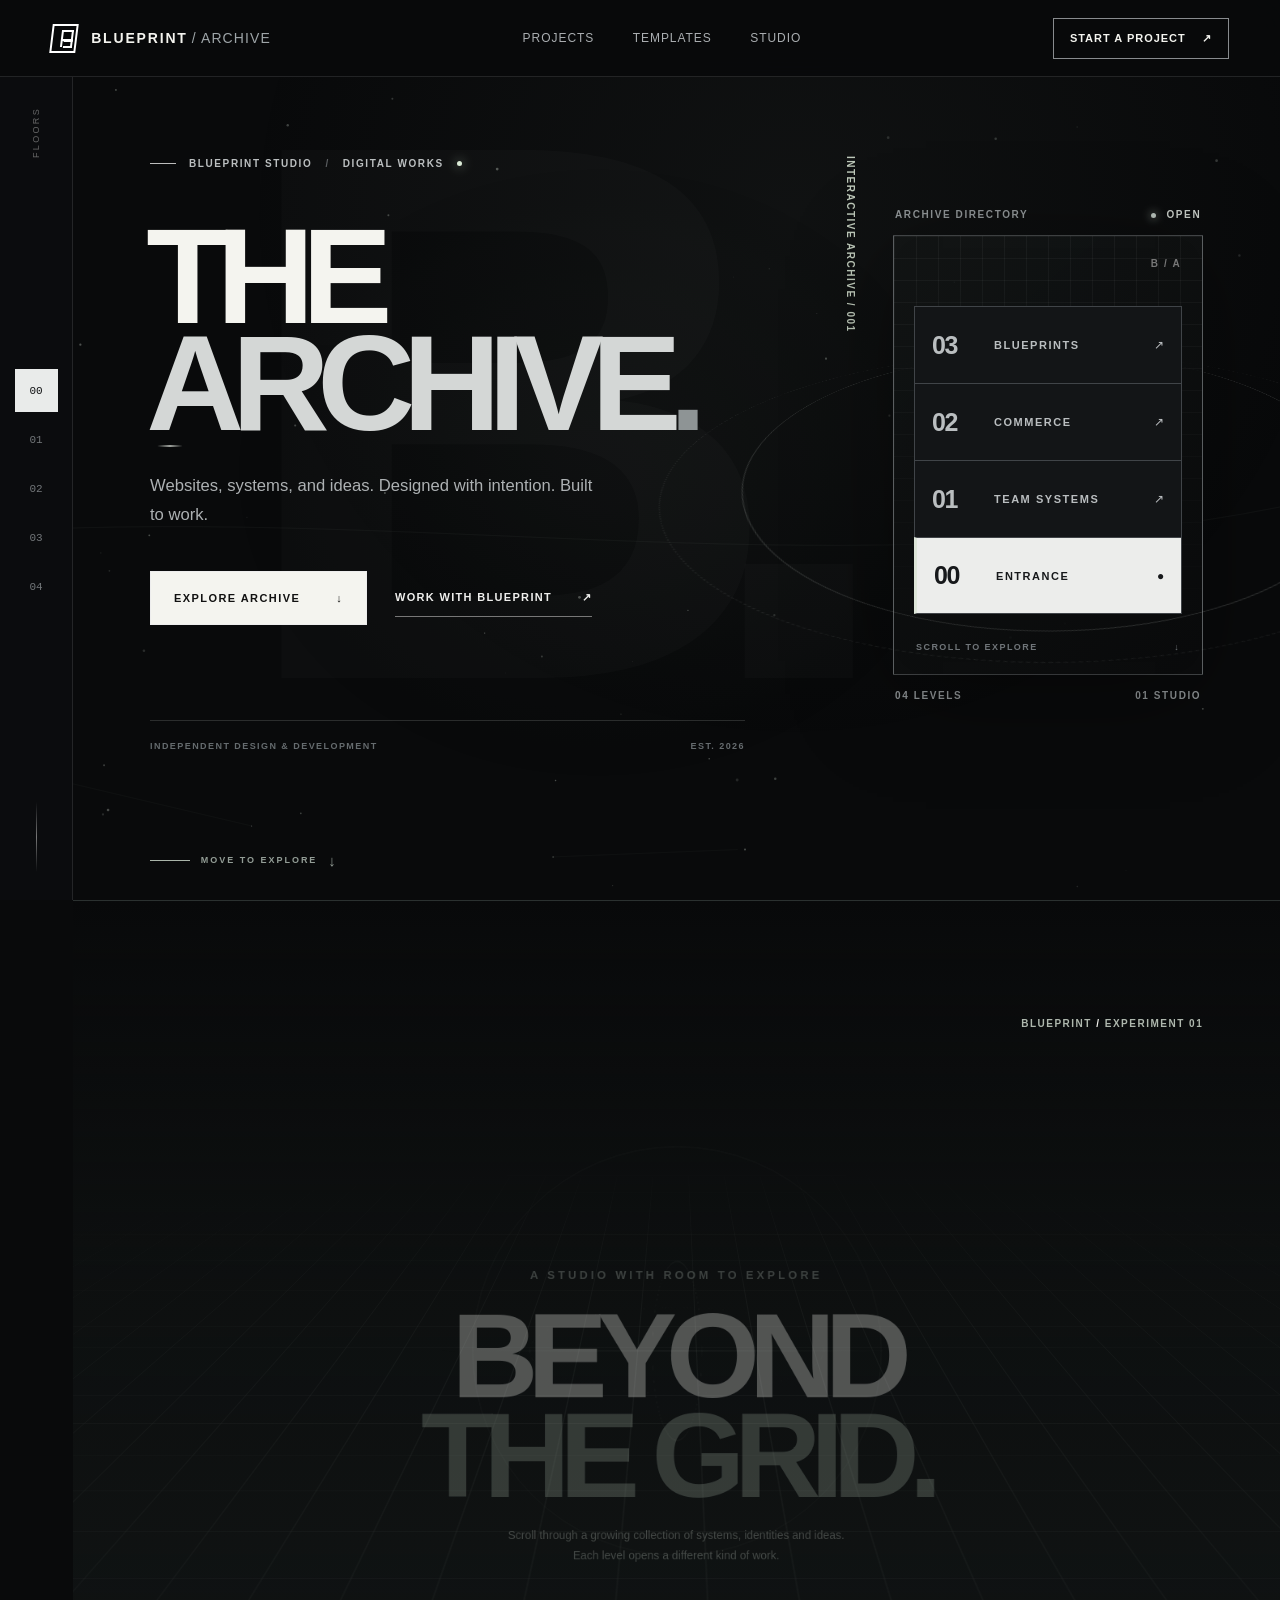
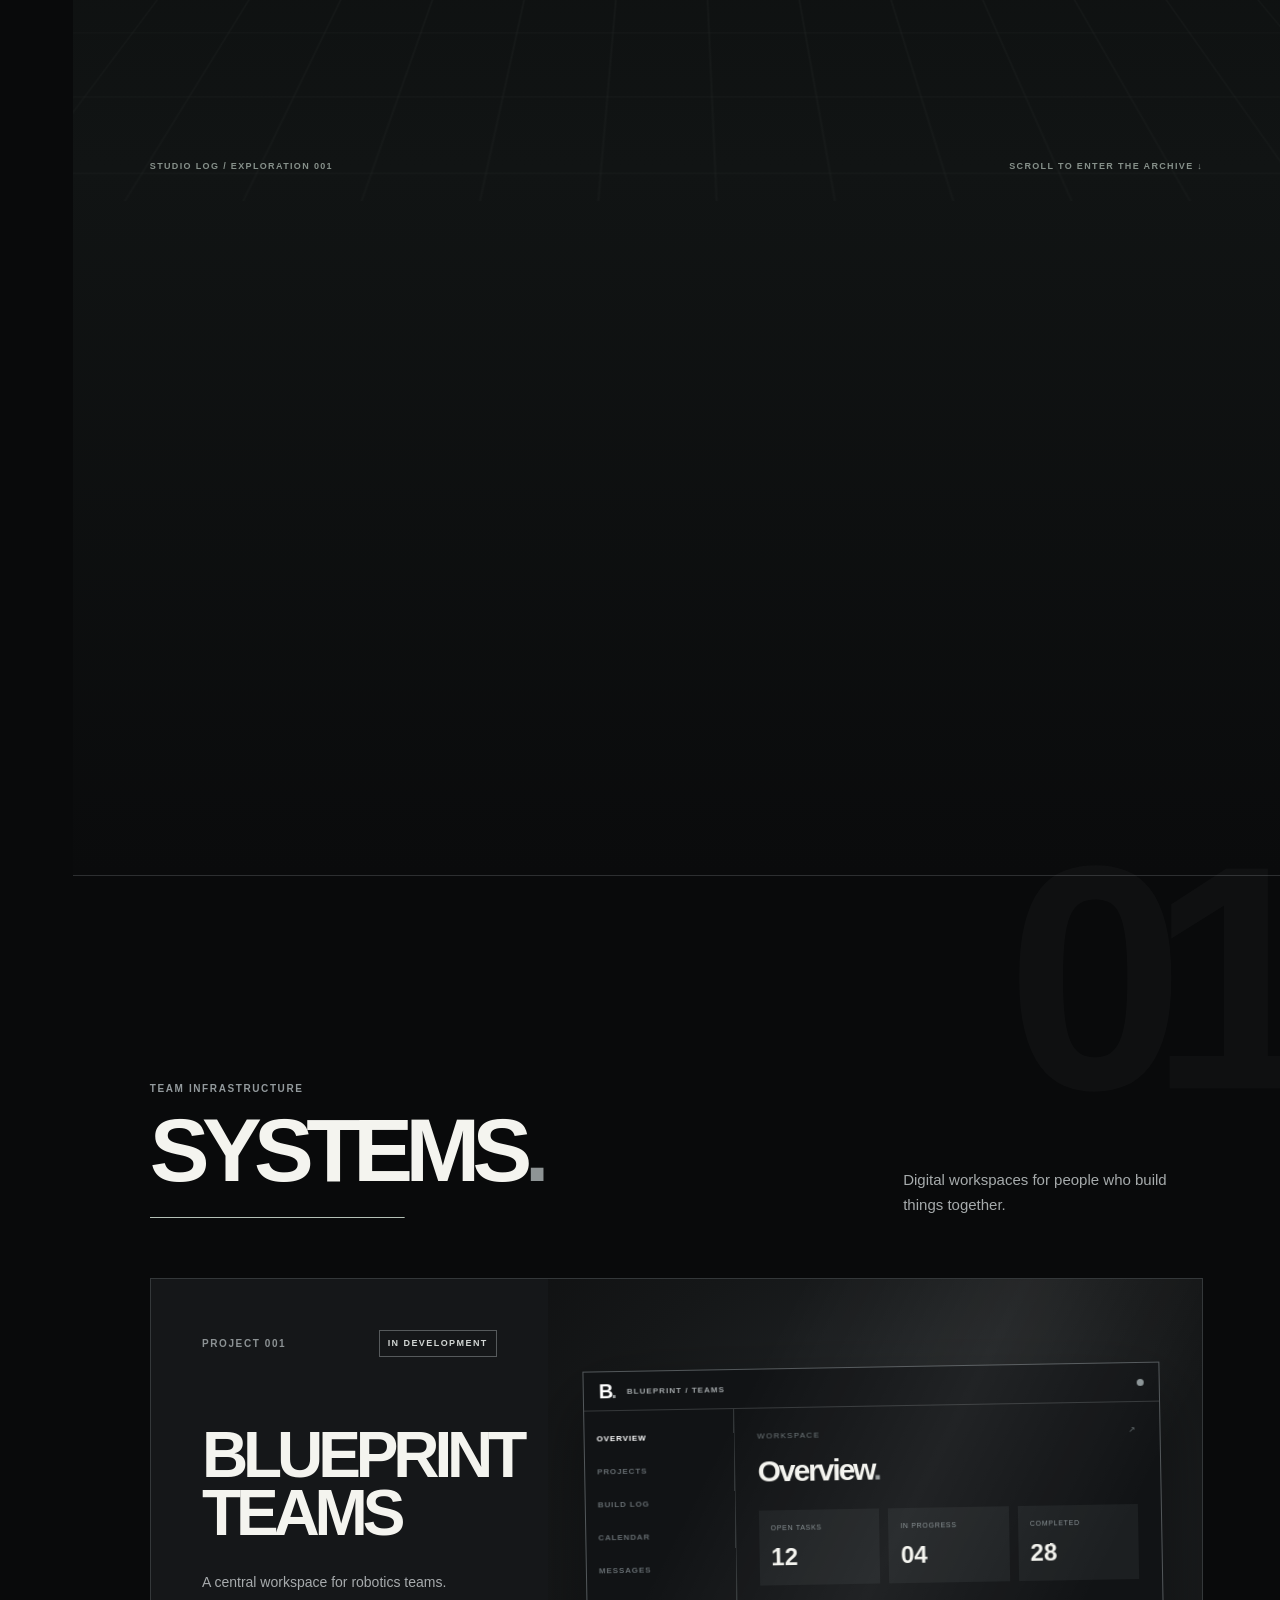
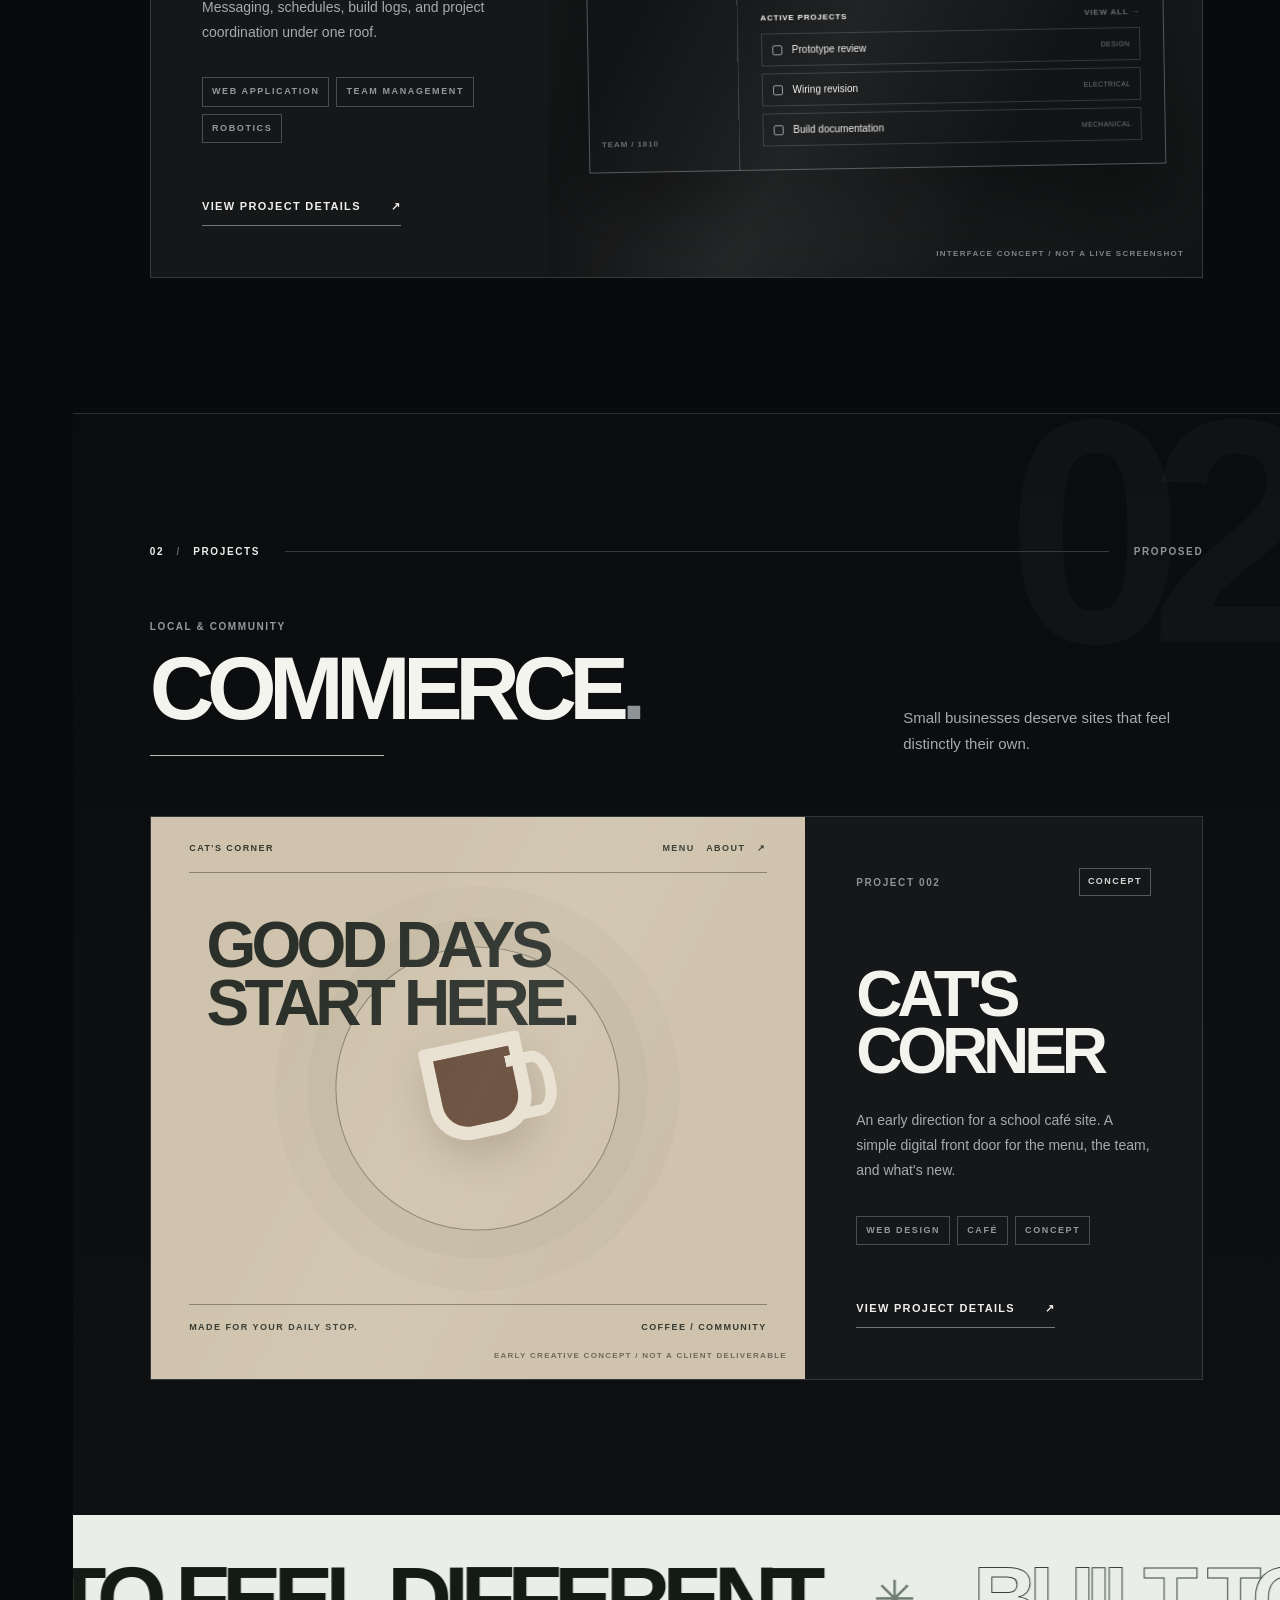
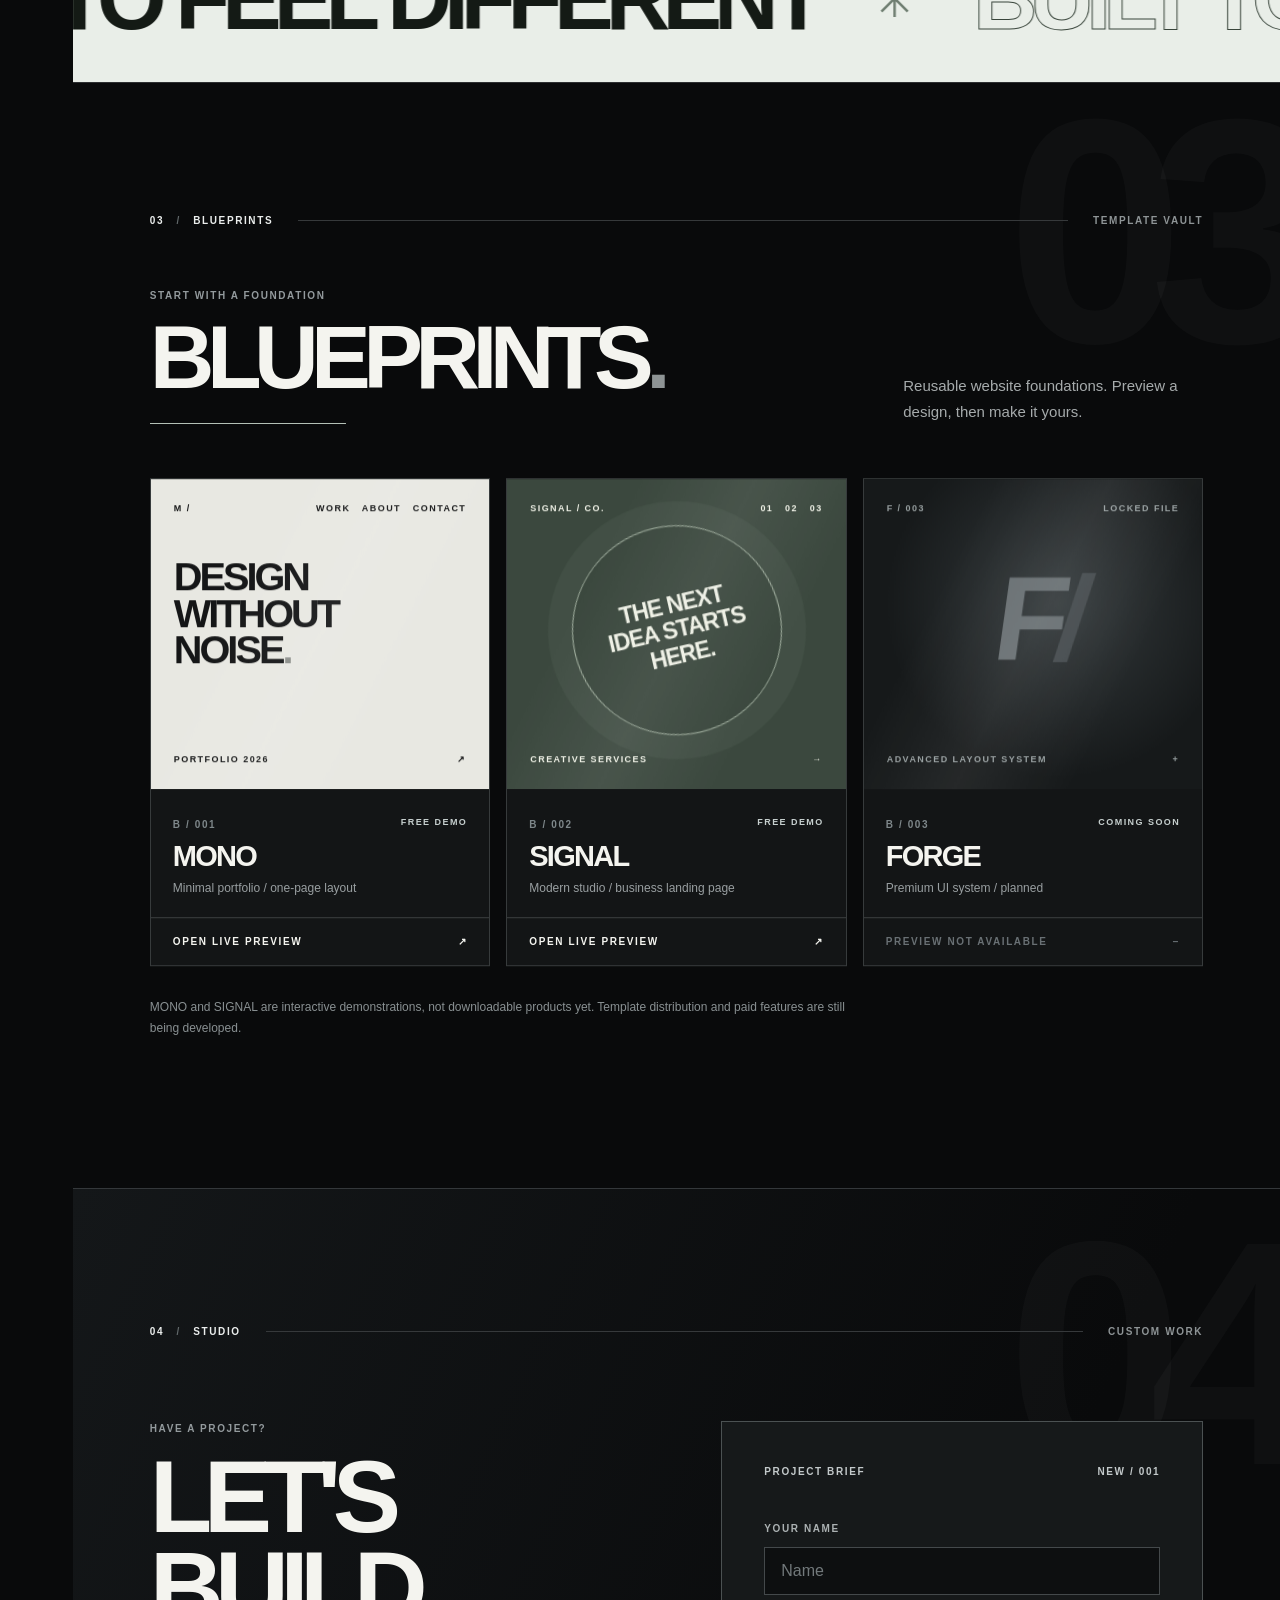
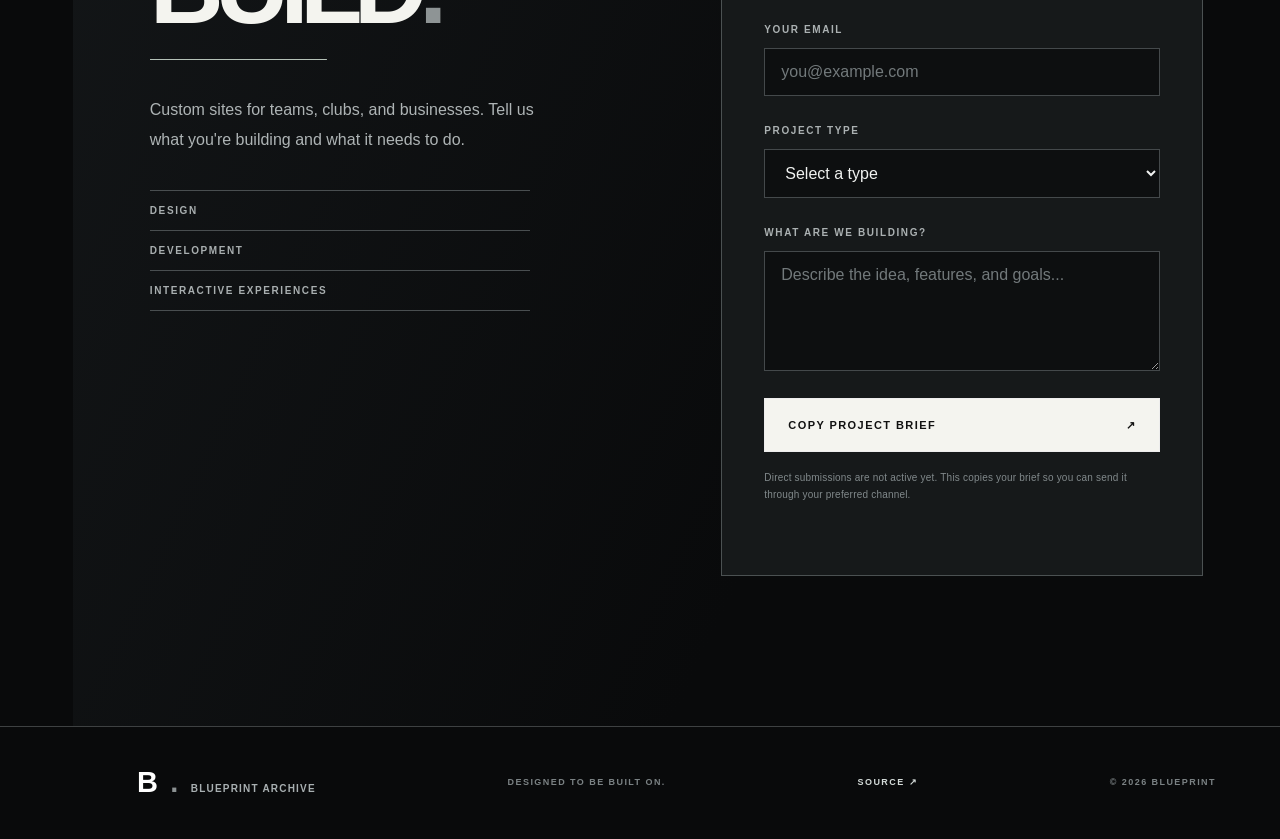
==== commit 99f2b7ee: "Wire Lusion-inspired cinematic bridge, canvas atmosphere and scroll ribbon" ====
--- a/index.html
+++ b/index.html
@@ -10,10 +10,14 @@
   <title>Blueprint Archive | Blueprint Studio</title>
   <link rel="icon" type="image/svg+xml" href="./favicon.svg">
   <link rel="stylesheet" href="./styles.css">
+  <link rel="stylesheet" href="./experience.css">
   <script src="./script.js" defer></script>
+  <script src="./experience.js" defer></script>
 </head>
 <body>
   <a class="skip-link" href="#main">Skip to content</a>
+  <canvas class="archive-stage" id="archive-stage" aria-hidden="true"></canvas>
+  <div class="lab-cursor" id="lab-cursor" aria-hidden="true"></div>
   <div class="page-progress" aria-hidden="true"><span id="progress"></span></div>
   <header class="header">
     <a href="#entry" class="brand" aria-label="Blueprint Archive home">
@@ -41,6 +45,7 @@
   <main id="main">
     <section id="entry" class="hero observed" data-floor="00">
       <div class="hero-copy">
+        <span class="lab-hero-indicator" aria-hidden="true">INTERACTIVE ARCHIVE / 001</span>
         <div class="eyebrow"><span class="eyebrow-line"></span> BLUEPRINT STUDIO <span class="slash">/</span> DIGITAL WORKS</div>
         <h1>THE<br><span>ARCHIVE<span class="fullstop">.</span></span></h1>
         <p>Websites, systems, and ideas. Designed with intention. Built to work.</p>
@@ -64,6 +69,21 @@
         <div class="shaft-foot"><span>04 LEVELS</span><span>01 STUDIO</span></div>
       </div>
       <span class="hero-watermark" aria-hidden="true">B.</span>
+      <span class="hero-scroll-cue" aria-hidden="true">MOVE TO EXPLORE</span>
+    </section>
+
+    <section class="lab-bridge" id="lab-bridge" aria-label="Archive transition">
+      <div class="lab-bridge-sticky">
+        <div class="lab-bridge-mesh" aria-hidden="true"></div>
+        <div class="lab-bridge-orbits" aria-hidden="true"><i></i><i></i><i></i></div>
+        <span class="lab-bridge-badge">BLUEPRINT <b>/</b> EXPERIMENT 01</span>
+        <div class="lab-bridge-copy">
+          <p class="micro">A STUDIO WITH ROOM TO EXPLORE</p>
+          <h2>BEYOND<br><span>THE GRID.</span></h2>
+          <p>Scroll through a growing collection of systems, identities and ideas. Each level opens a different kind of work.</p>
+        </div>
+        <div class="lab-bridge-meta"><span>STUDIO LOG / EXPLORATION 001</span><span>SCROLL TO ENTER THE ARCHIVE ↓</span></div>
+      </div>
     </section>
 
     <section id="projects" class="floor observed" data-floor="01">
@@ -121,6 +141,13 @@
         </div>
       </article>
     </section>
+
+    <div class="lab-ribbon" aria-hidden="true">
+      <div class="lab-ribbon-track">
+        <span>BUILT TO FEEL DIFFERENT</span><i>✳</i><span class="outline">BUILT TO WORK</span><i>✳</i>
+        <span>BUILT TO FEEL DIFFERENT</span><i>✳</i>
+      </div>
+    </div>
 
     <section id="templates" class="floor observed templates-floor" data-floor="03">
       <div class="section-top reveal"><span class="section-kicker">03 <span>/</span> BLUEPRINTS</span><span class="section-rule"></span><span class="stage">TEMPLATE VAULT</span></div>
--- a/experience.css
+++ b/experience.css
@@ -0,0 +1,277 @@
+/*
+ Blueprint Archive / Motion Lab v2
+ Original immersive motion system inspired by creative-development studios.
+ Native scroll and pointer interactions; no forced scroll, frameworks or tracking.
+*/
+:root{
+  --lab-accent:#d8dbd5;
+  --lab-accent-dim:rgba(216,219,213,.24);
+  --lab-scroll:0;
+  --lab-mouse-x:.5;
+  --lab-mouse-y:.5;
+  --lab-hero-progress:0;
+  --lab-bridge-progress:0;
+}
+html{scroll-behavior:smooth}
+body{background:#090a0b}
+body::before{
+  content:"";position:fixed;inset:0;z-index:-1;pointer-events:none;
+  background:radial-gradient(ellipse 58vw 56vw at 62% 24%,rgba(115,126,117,.07),transparent 74%);
+}
+.archive-stage{
+  position:fixed;inset:0;width:100%;height:100%;pointer-events:none;z-index:0;
+  opacity:.78;mix-blend-mode:screen;
+}
+main,.header,.footer,.floor-rail{position:relative;z-index:1}
+.header{position:fixed;z-index:45}
+.floor-rail{position:fixed;z-index:21}
+.page-progress{z-index:53}
+.header{transition:background .4s,border-color .4s}
+.header.is-scrolled{background:rgba(8,9,10,.94);border-color:rgba(255,255,255,.15)}
+.hero{isolation:isolate}
+.hero:before{
+  content:"";z-index:-1;position:absolute;left:6%;top:10%;height:85%;width:75%;
+  pointer-events:none;opacity:.45;
+  background:radial-gradient(ellipse,rgba(99,112,99,.10),transparent 62%);
+  transform:translate3d(0,calc(var(--lab-hero-progress)*-65px),0);
+}
+.hero-copy{transform:translate3d(0,calc(var(--lab-hero-progress)*-70px),0);will-change:transform}
+.hero h1{position:relative;isolation:isolate}
+.hero h1>span{position:relative;display:inline-block}
+.hero h1>span:after{
+  content:"";position:absolute;inset:auto 5% -9% 2%;height:2px;
+  transform:scaleX(calc(.05 + var(--lab-hero-progress)*.95));transform-origin:left;
+  background:linear-gradient(90deg,transparent,#e2e7df,transparent);
+  opacity:.7;pointer-events:none;
+}
+.hero .eyebrow{position:relative}
+.hero .eyebrow:after{
+  content:"";width:5px;height:5px;display:block;flex:none;border-radius:50%;
+  background:#dbebd7;box-shadow:0 0 12px rgba(215,238,208,.8);
+  animation:lab-indicator 3.8s ease-in-out infinite;
+}
+@keyframes lab-indicator{50%{opacity:.22;box-shadow:0 0 4px rgba(215,238,208,.1)}}
+.shaft-wrap{
+  perspective:1000px;
+  transform-style:preserve-3d;
+  transform:translate3d(0,calc(var(--lab-hero-progress)*105px),0) rotateY(calc((var(--lab-mouse-x) - .5)*-9deg)) rotateX(calc((var(--lab-mouse-y) - .5)*6deg));
+  transition:transform .18s linear;
+  will-change:transform;
+}
+.shaft-wrap:before,.shaft-wrap:after{
+  content:"";position:absolute;pointer-events:none;border:1px solid rgba(216,226,218,.17);border-radius:50%;
+  z-index:-1;width:clamp(350px,46vw,740px);height:clamp(350px,46vw,740px);left:50%;top:50%;
+  transform:translate(-50%,-50%) rotateX(64deg) rotate(-23deg);
+}
+.shaft-wrap:after{
+  width:clamp(450px,57vw,880px);height:clamp(450px,57vw,880px);
+  border-style:dashed;opacity:.5;transform:translate(-50%,-50%) rotateX(68deg) rotate(23deg);
+}
+.shaft{
+  background:linear-gradient(140deg,rgba(18,21,21,.84),rgba(9,10,11,.88));
+  box-shadow:0 20px 95px rgba(0,0,0,.36),inset 0 0 34px rgba(255,255,255,.015);
+}
+.shaft-floor{transform-origin:center;transform-style:preserve-3d}
+.shaft-floor:hover{transform:translate3d(-7px,0,20px);box-shadow:6px 12px 0 rgba(0,0,0,.18)}
+.shaft-floor-active{border-left:3px solid #dde5d8}
+.hero-bottom{position:relative}
+.hero-bottom:after{content:"";position:absolute;top:-20px;left:0;width:100%;height:1px;background:rgba(220,227,222,.16)}
+.hero-scroll-cue{
+  display:flex;align-items:center;gap:11px;position:absolute;bottom:28px;left:clamp(36px,6vw,108px);
+  font:700 9px/1.5 Arial,Helvetica,sans-serif;letter-spacing:.22em;color:#939d96;
+}
+.hero-scroll-cue:before{content:"";width:40px;height:1px;background:#aab5a9}
+.hero-scroll-cue:after{content:"↓";font-size:15px;transform:translateY(0);animation:lab-scroll-arrow 2s ease-in-out infinite}
+@keyframes lab-scroll-arrow{50%{transform:translateY(7px)}}
+
+/* A cinematic, scroll-linked transition between the archive entry and work. */
+.lab-bridge{
+  position:relative;height:175svh;min-height:950px;
+  background:linear-gradient(to bottom,transparent 0%,rgba(15,18,18,.76) 25%,#111414 55%,#0a0b0c 100%);
+  border-top:1px solid #2b3130;overflow:clip;isolation:isolate;
+}
+.lab-bridge-sticky{
+  position:sticky;top:0;height:100svh;min-height:590px;
+  display:grid;place-items:center;overflow:hidden;perspective:1100px;
+}
+.lab-bridge-mesh{
+  position:absolute;inset:-32%;
+  background-image:linear-gradient(rgba(220,232,218,.09) 1px,transparent 1px),linear-gradient(90deg,rgba(220,232,218,.09) 1px,transparent 1px);
+  background-size:56px 56px;
+  transform-origin:center;
+  transform:rotateX(68deg) scale(calc(1.05 + var(--lab-bridge-progress)*.44)) translateY(calc(var(--lab-bridge-progress)*-8%));
+  opacity:calc(.5 + var(--lab-bridge-progress)*.36);pointer-events:none;
+  mask-image:radial-gradient(ellipse at 50% 55%,#000 4%,transparent 75%);
+}
+.lab-bridge-orbits{
+  position:absolute;left:50%;top:50%;width:min(60vw,660px);height:min(60vw,660px);min-width:330px;min-height:330px;
+  transform:translate(-50%,-50%) scale(calc(.62 + var(--lab-bridge-progress)*1.17)) rotate(calc(var(--lab-bridge-progress)*90deg));
+  opacity:calc(.25 + var(--lab-bridge-progress)*.5);pointer-events:none;
+}
+.lab-bridge-orbits i{
+  position:absolute;inset:0;display:block;border:1px solid rgba(230,237,225,.27);border-radius:50%;
+}
+.lab-bridge-orbits i:nth-child(2){inset:14%;border-style:dashed;transform:rotateX(73deg) rotate(-24deg)}
+.lab-bridge-orbits i:nth-child(3){inset:28%;transform:rotateY(74deg) rotate(25deg);border-color:rgba(230,237,225,.38)}
+.lab-bridge-orbits:before,.lab-bridge-orbits:after{
+  content:"";position:absolute;left:50%;top:-13%;height:126%;width:1px;background:linear-gradient(transparent,rgba(215,227,214,.32),transparent);
+}
+.lab-bridge-orbits:after{transform:rotate(90deg)}
+.lab-bridge-copy{
+  position:relative;z-index:2;text-align:center;padding:30px;
+  transform:translate3d(0,calc((.5 - var(--lab-bridge-progress))*130px),0) scale(calc(.81 + var(--lab-bridge-progress)*.23));
+  opacity:calc(.3 + var(--lab-bridge-progress)*1.15);will-change:transform;
+}
+.lab-bridge-copy .micro{color:#acb7af;letter-spacing:.28em}
+.lab-bridge-copy h2{
+  font-size:clamp(65px,11.6vw,184px);line-height:.83;
+  font-weight:900;letter-spacing:-.09em;margin:25px 0 24px;
+}
+.lab-bridge-copy h2 span{color:#909d92}
+.lab-bridge-copy p{font-size:14px;line-height:1.8;color:#c1c9c1;margin:0 auto;max-width:430px}
+.lab-bridge-meta{
+  position:absolute;left:clamp(36px,6vw,108px);right:clamp(36px,6vw,108px);bottom:30px;
+  display:flex;justify-content:space-between;gap:20px;
+  font-size:9px;letter-spacing:.15em;font-weight:700;color:#86908a;
+}
+.lab-bridge-badge{
+  position:absolute;top:clamp(110px,13vh,160px);right:clamp(36px,6vw,108px);z-index:3;
+  font-size:10px;letter-spacing:.15em;font-weight:800;color:#aeb7ad;
+}
+.lab-bridge-badge b{color:#f5f5f0}
+
+/* Long-form project floors become distinct scenes without blocking normal scroll. */
+.floor,.studio{isolation:isolate}
+.floor:before,.studio:before{
+  content:attr(data-floor);position:absolute;right:-1%;top:2%;
+  font-size:clamp(140px,25vw,440px);line-height:1;font-weight:900;
+  letter-spacing:-.11em;pointer-events:none;user-select:none;
+  color:rgba(235,245,232,.028);z-index:-1;
+  transform:translate3d(0,calc((.5 - var(--lab-scene-progress,.5))*165px),0);
+}
+.floor-head h2,.studio h2{position:relative}
+.floor-head h2:after,.studio-copy h2:after{
+  content:"";display:block;margin-top:26px;height:1px;width:clamp(80px,20vw,300px);
+  background:#b4c1b7;transform:scaleX(calc(.2 + var(--lab-scene-progress,.5)*.8));transform-origin:left;
+}
+.floor .showcase,.floor .template-grid{
+  transform:translate3d(0,calc((.5 - var(--lab-scene-progress,.5))*28px),0);
+  transition:transform .16s linear;
+}
+.interface-visual,.cafe-visual,.template-preview{isolation:isolate}
+.interface-visual:after,.cafe-visual:after,.template-preview:after{
+  content:"";position:absolute;inset:-45%;
+  background:linear-gradient(109deg,transparent 37%,rgba(255,255,255,.065) 50%,transparent 63%);
+  transform:translate3d(calc((var(--lab-pointer-x,.5) - .5)*45px),0,0) rotate(8deg);
+  pointer-events:none;mix-blend-mode:screen;
+}
+.interface-visual .ui-window{
+  transform:perspective(1000px) rotateY(calc((var(--lab-pointer-x,.5) - .5)*-6deg))
+    rotateX(calc((var(--lab-pointer-y,.5) - .5)*5deg)) rotate(-1deg)
+    translateY(calc((.5 - var(--lab-scene-progress,.5))*13px));
+  transition:transform .3s ease-out;
+}
+.interface-visual:hover .ui-window{transform:perspective(1000px) rotateY(calc((var(--lab-pointer-x,.5) - .5)*-8deg)) rotateX(calc((var(--lab-pointer-y,.5) - .5)*6deg)) translateY(-6px)}
+.cafe-orbit{
+  transform:rotate(calc((var(--lab-pointer-x,.5) - .5)*8deg)) scale(calc(.98 + var(--lab-scene-progress,.5)*.06));
+  transition:transform .3s ease-out;
+}
+.template-card,.showcase{transition:border-color .3s,box-shadow .35s,transform .35s}
+.template-card:hover{box-shadow:0 20px 55px #0008}
+.showcase:hover{border-color:#6b756b}
+.template-preview{transform-style:preserve-3d}
+.template-preview .preview-title,.template-preview .signal-circle,.template-preview .forge-mark{
+  transform:translate3d(calc((var(--lab-pointer-x,.5) - .5)*-16px),calc((var(--lab-pointer-y,.5) - .5)*-16px),0);
+  transition:transform .28s ease-out;
+}
+.template-preview .signal-circle{transform:translate3d(calc((var(--lab-pointer-x,.5) - .5)*-16px),calc((var(--lab-pointer-y,.5) - .5)*-16px),0) rotate(-13deg)}
+.template-preview .forge-mark{transform:translate3d(calc((var(--lab-pointer-x,.5) - .5)*-16px),calc((var(--lab-pointer-y,.5) - .5)*-16px),0) skew(-8deg)}
+
+/* A living typographic ribbon, tied to scroll progress not to a perpetual timer. */
+.lab-ribbon{
+  background:#e9eee8;color:#141a15;overflow:hidden;border-top:1px solid #e9eee8;border-bottom:1px solid #e9eee8;
+  min-height:clamp(88px,13vw,180px);display:flex;align-items:center;
+}
+.lab-ribbon-track{
+  display:flex;align-items:center;gap:4.4vw;width:max-content;white-space:nowrap;
+  transform:translate3d(calc(var(--lab-ribbon-progress,0)*-31vw),0,0);
+  will-change:transform;
+}
+.lab-ribbon-track span{font-size:clamp(40px,7vw,112px);font-weight:900;letter-spacing:-.09em;line-height:1}
+.lab-ribbon-track i{font-size:clamp(30px,4vw,75px);font-weight:400;font-style:normal;color:#6e7d70}
+.lab-ribbon-track .outline{-webkit-text-stroke:1px #39453b;color:transparent}
+
+/* Pointer affordances stay small and never hide the system cursor. */
+.lab-cursor{
+  position:fixed;width:20px;height:20px;border:1px solid rgba(237,245,236,.66);
+  border-radius:50%;left:0;top:0;z-index:75;pointer-events:none;
+  opacity:0;transform:translate3d(-50%,-50%,0);mix-blend-mode:difference;
+  transition:opacity .2s,width .25s,height .25s,border-color .25s;
+}
+.lab-cursor.is-visible{opacity:.75}
+.lab-cursor.is-active{width:54px;height:54px;border-color:#fff}
+.lab-cursor:before{content:"";position:absolute;inset:45%;border-radius:50%;background:#fff}
+.button,.header-action,.template-link,a.shaft-floor,.underline-action,.text-action{
+  position:relative;overflow:hidden;isolation:isolate;
+}
+.button:after,.header-action:after,.template-link:after{
+  content:"";position:absolute;inset:0;z-index:-1;pointer-events:none;
+  background:radial-gradient(circle at var(--lab-pointer-x,50%) var(--lab-pointer-y,50%),rgba(159,173,159,.22),transparent 66%);
+  opacity:0;transition:opacity .2s;
+}
+.button:hover:after,.header-action:hover:after,.template-link:hover:after{opacity:1}
+.button:not(.button-light):hover{border-color:#b8c7b8}
+.press-magnet{
+  transform:translate3d(var(--lab-magnet-x,0px),var(--lab-magnet-y,0px),0);
+  transition:transform .2s ease-out;
+}
+.lab-hero-indicator{
+  position:absolute;top:0;right:-14px;font-size:10px;font-weight:900;letter-spacing:.15em;color:#bdc8b9;
+  writing-mode:vertical-lr;
+}
+@media(hover:none),(pointer:coarse){
+ .lab-cursor{display:none}
+ .shaft-wrap{transition:none;transform:translateY(calc(var(--lab-hero-progress)*65px))}
+ .interface-visual .ui-window{transform:rotate(-1deg)}
+ .hero .eyebrow:after{animation:none}
+ .press-magnet{transform:none}
+}
+@media(max-width:900px){
+ .lab-bridge{height:155svh}
+ .lab-bridge-badge{top:95px}
+ .lab-bridge-orbits{min-width:310px;min-height:310px}
+}
+@media(max-width:700px){
+ .hero-scroll-cue{display:none}
+ .hero-copy{transform:none}
+ .lab-bridge{height:145svh;min-height:760px}
+ .lab-bridge-sticky{min-height:430px}
+ .lab-bridge-copy h2{font-size:clamp(63px,15vw,110px)}
+ .lab-bridge-copy p{font-size:12px;max-width:310px}
+ .lab-bridge-badge{top:90px;right:23px}
+ .lab-bridge-meta{left:23px;right:23px;bottom:20px;font-size:8px}
+ .lab-bridge-mesh{background-size:38px 38px}
+ .lab-ribbon{min-height:75px}
+ .lab-ribbon-track span{font-size:46px}
+ .lab-ribbon-track i{font-size:28px}
+ .floor .showcase,.floor .template-grid{transform:none}
+ .floor:before,.studio:before{font-size:230px;opacity:.4}
+}
+@media(max-width:430px){
+ .lab-bridge-copy h2{font-size:15vw}
+ .lab-bridge-badge{font-size:9px}
+ .lab-bridge-meta{flex-wrap:wrap}
+ .lab-bridge-orbits{min-width:280px;min-height:280px}
+}
+@media(prefers-reduced-motion:reduce){
+ .archive-stage{display:none}
+ .lab-cursor{display:none}
+ .hero .eyebrow:after,.hero-scroll-cue:after{animation:none}
+ .hero-copy,.shaft-wrap,.lab-bridge-copy,.lab-bridge-orbits,.lab-bridge-mesh,
+ .floor .showcase,.floor .template-grid,.interface-visual .ui-window,
+ .template-preview .preview-title,.template-preview .signal-circle,.template-preview .forge-mark,
+ .lab-ribbon-track{transform:none!important;transition:none!important}
+ .lab-bridge{height:auto;min-height:0}
+ .lab-bridge-sticky{position:relative;min-height:72svh;height:auto}
+ .lab-bridge-copy{opacity:1}
+}
